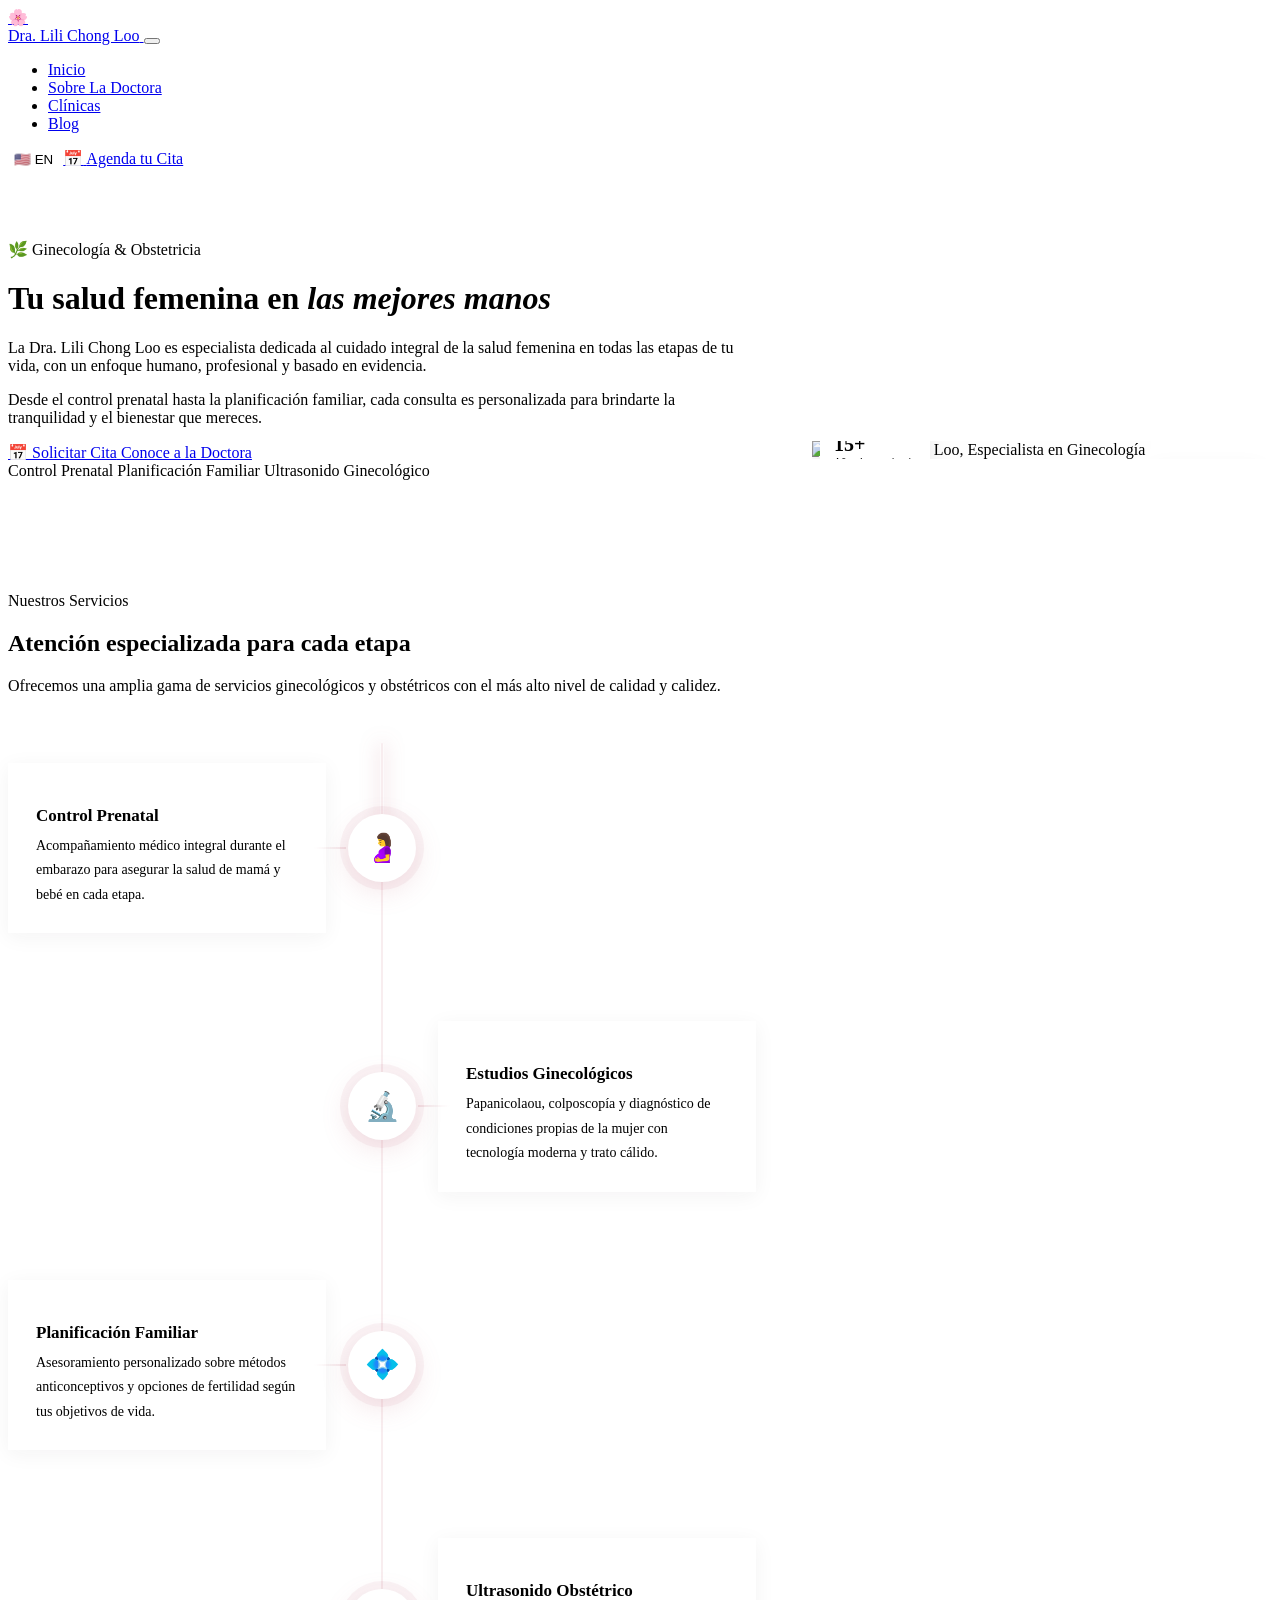
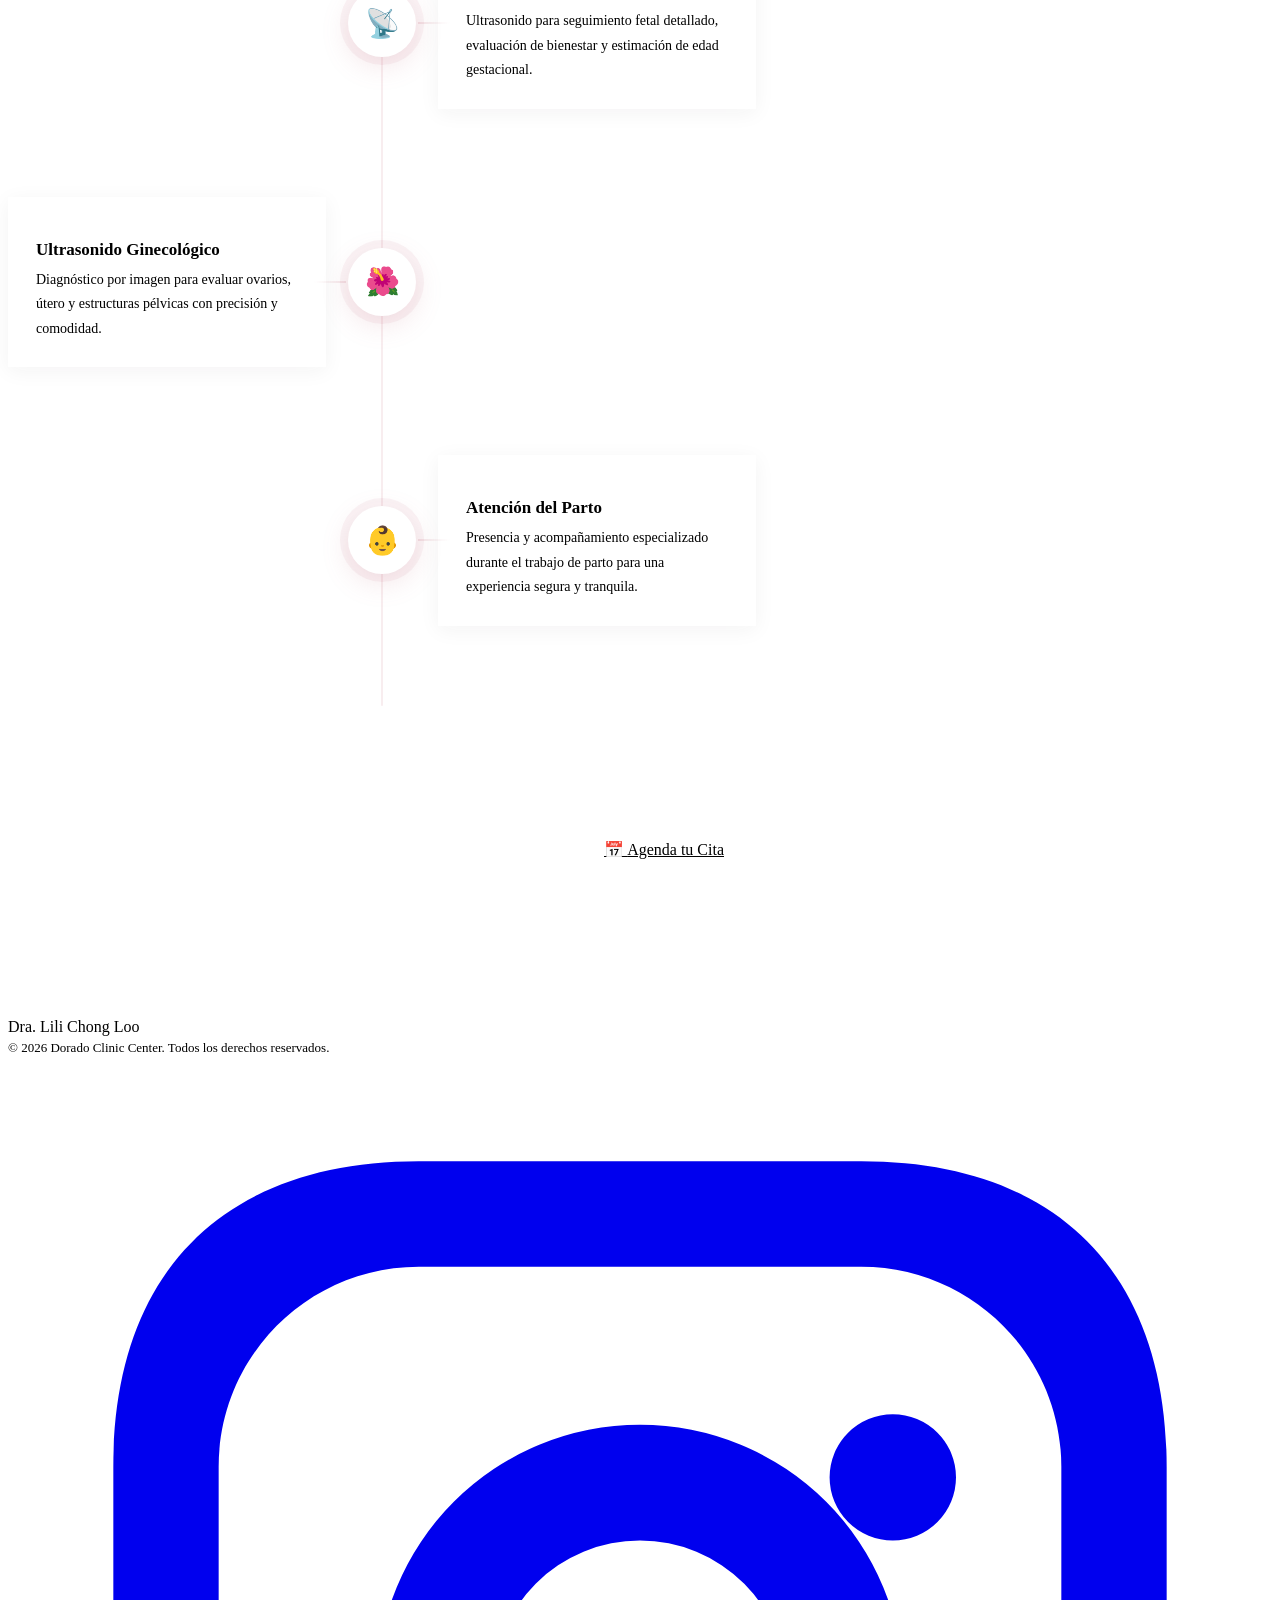
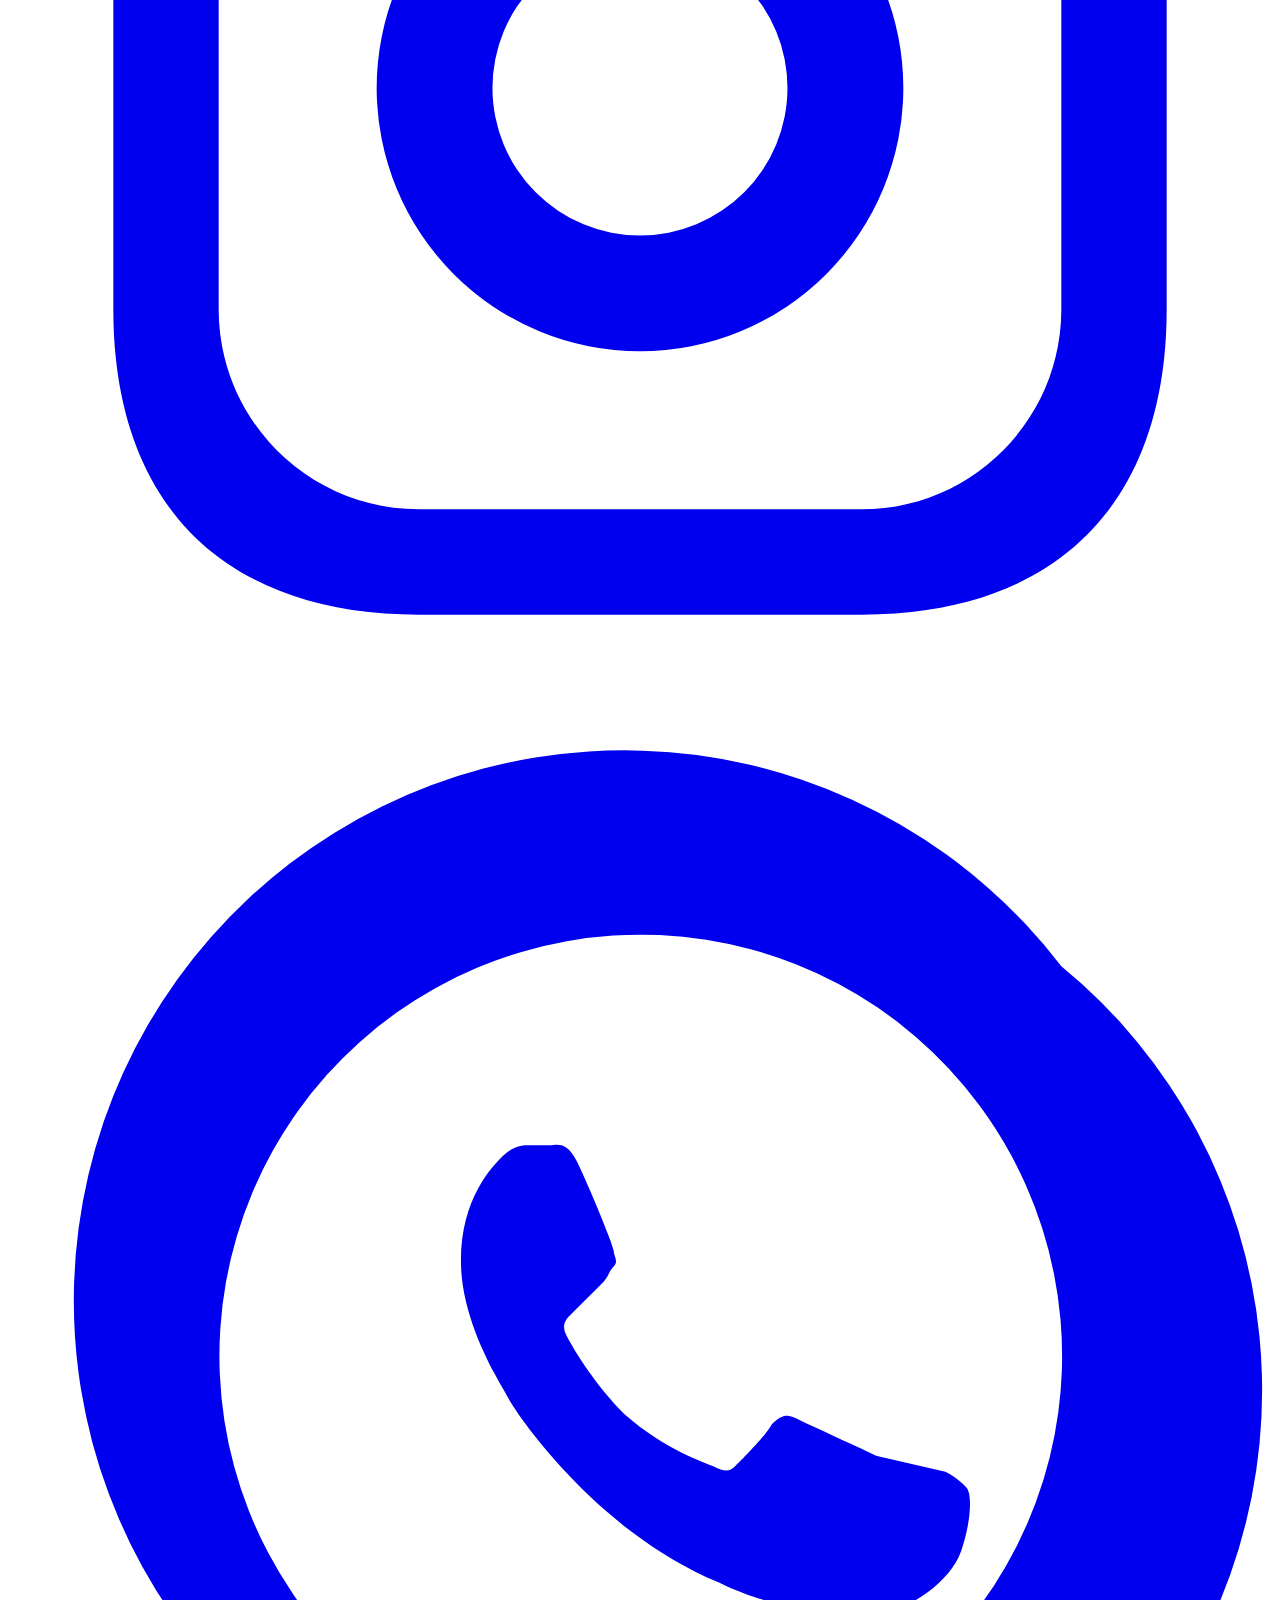
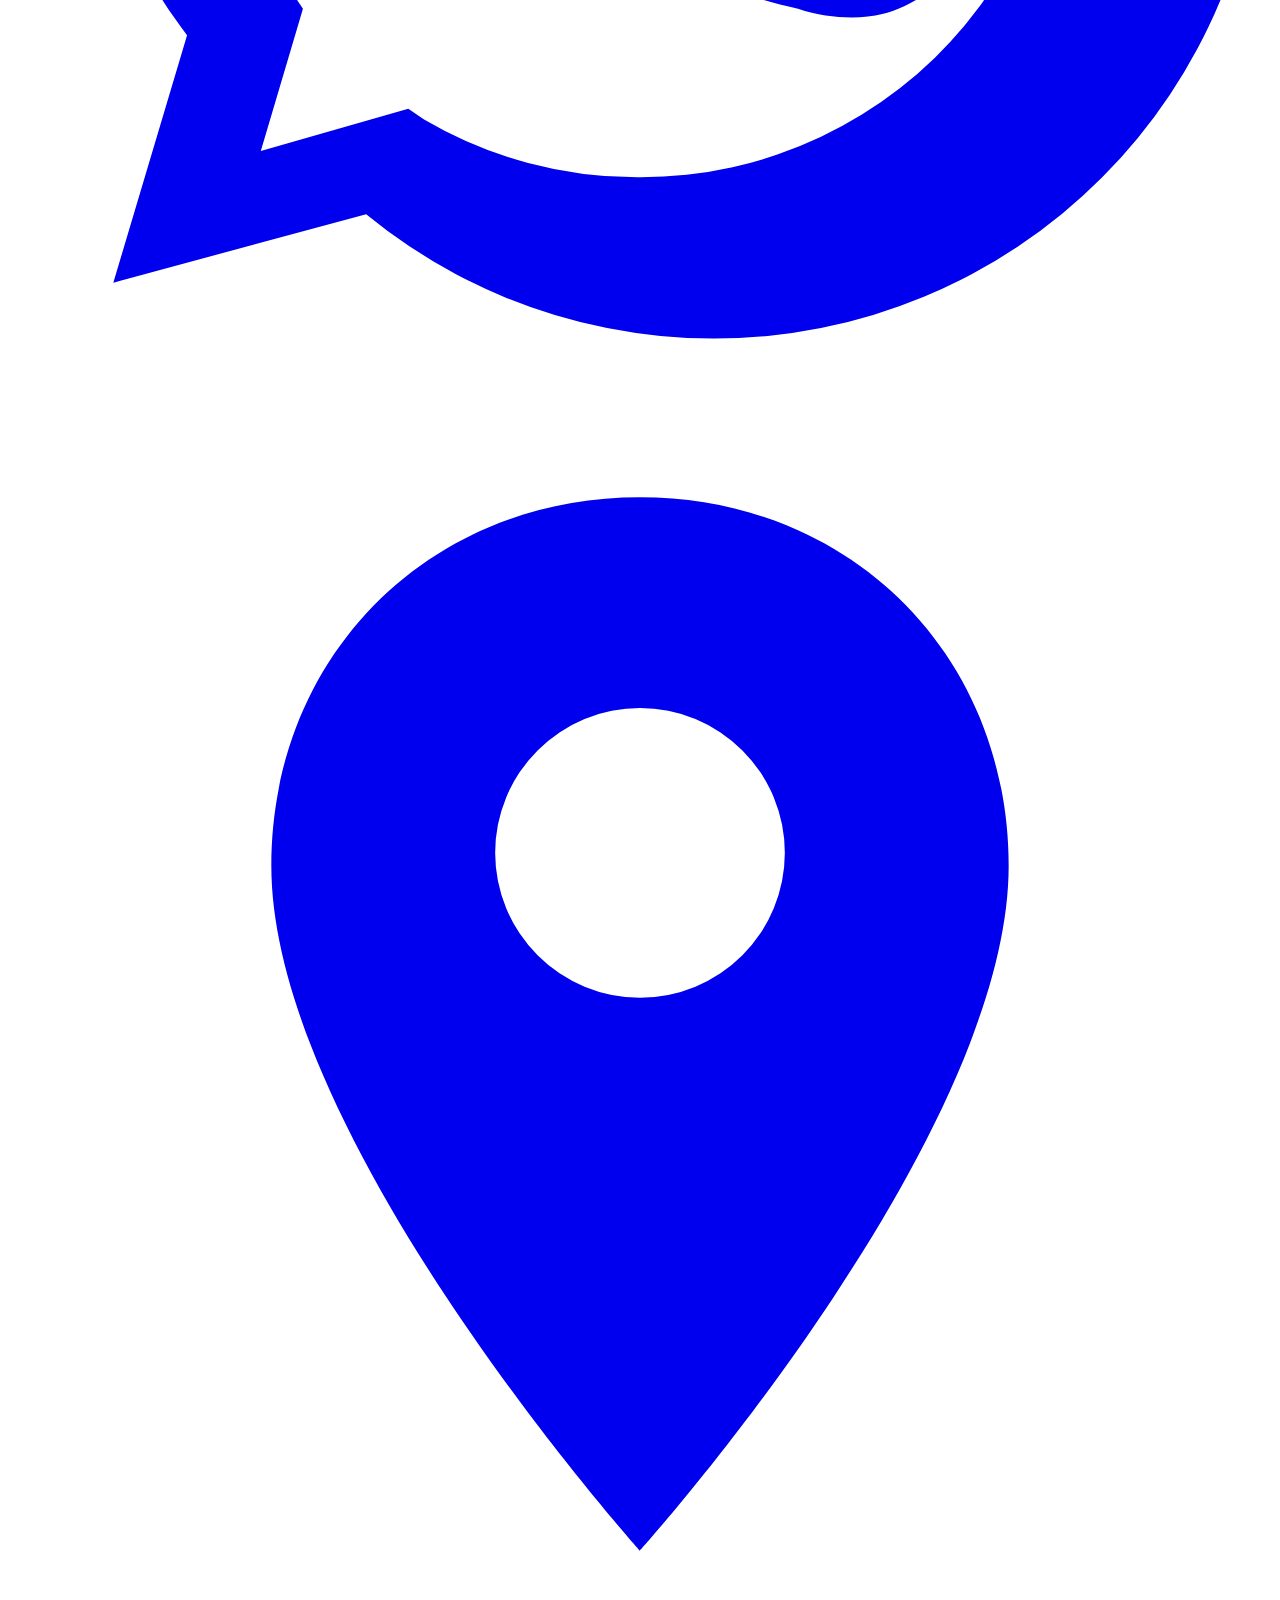
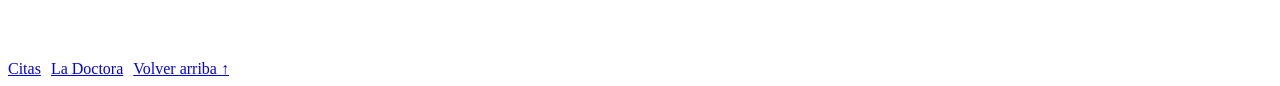
==== index.html @ 8fe33cde "Add files via upload" ====
<!doctype html>
<html lang="es">
<head>
  <meta charset="UTF-8" />
  <meta name="viewport" content="width=device-width, initial-scale=1" />
  <title>Dorado Clinic Center | Dra. Lili Chong Loo – Ginecología y Obstetricia</title>
  <meta name="description" content="La Dra. Lili Chong Loo ofrece atención especializada en Ginecología y Obstetricia. Control prenatal, planificación familiar, ultrasonido y más." />
  <link rel="stylesheet" href="styles.css">
  <style>
    /* ── Sticky sidebar layout ── */
    .sticky-layout {
      display: grid;
      grid-template-columns: 1fr 460px;
      gap: 56px;
      align-items: start;
      padding: 72px 0 80px;
    }

    /* Left scrollable column */
    .scroll-col {
      display: flex;
      flex-direction: column;
    }

    /* Right sticky doctor card */
    .sticky-col {
      position: sticky;
      top: 90px; /* overridden by JS to vertically center */
    }

    /* Hero text block */
    .hero-block {
      padding-bottom: 56px;
      border-bottom: 1px solid var(--line);
      margin-bottom: 56px;
    }

    /* Services header inside right col */
    .services-header {
      margin-bottom: 32px;
    }

    /* ── Services timeline — centered zigzag ── */
    .services-timeline {
      position: relative;
      padding: 20px 0 80px;
      margin-bottom: 56px;
    }

    /* Faint static background track */
    .services-timeline::before {
      content: '';
      position: absolute;
      left: 50%;
      top: 0; bottom: 0;
      width: 2px;
      transform: translateX(-50%);
      background: rgba(194,104,122,.12);
      border-radius: 2px;
    }

    /* Glowing progress fill — height driven by JS */
    #timelineProgress {
      position: absolute;
      left: 50%;
      top: 0;
      width: 3px;
      height: 0;
      transform: translateX(-50%);
      background: linear-gradient(to bottom, var(--rose-lt), var(--rose), var(--rose-dk));
      border-radius: 2px;
      box-shadow: 0 0 18px rgba(194,104,122,.50);
      pointer-events: none;
      z-index: 1;
      transition: height .05s linear;
    }

    /* Each row — 3-col grid: card | dot | card-or-spacer */
    .timeline-item {
      display: grid;
      grid-template-columns: 1fr 72px 1fr;
      align-items: center;
      gap: 0 20px;
      margin-bottom: 88px;
      position: relative;
    }

    .timeline-item:last-child { margin-bottom: 0; }

    /* Dot always in center column */
    .timeline-dot {
      grid-column: 2;
      width: 68px;
      height: 68px;
      border-radius: 50%;
      background: white;
      border: 2px solid var(--rose-lt);
      display: flex;
      align-items: center;
      justify-content: center;
      font-size: 28px;
      margin: 0 auto;
      position: relative;
      z-index: 2;
      box-shadow:
        0 0 0 8px rgba(194,104,122,.08),
        0 8px 28px rgba(194,104,122,.18);
      transform: scale(0) rotate(-20deg);
      transition:
        transform .6s cubic-bezier(.34,1.56,.64,1),
        box-shadow .3s ease,
        border-color .3s ease;
    }

    .timeline-item.visible .timeline-dot {
      transform: scale(1) rotate(0deg);
    }

    .timeline-item:hover .timeline-dot {
      border-color: var(--rose);
      box-shadow:
        0 0 0 14px rgba(194,104,122,.11),
        0 12px 36px rgba(194,104,122,.32);
    }

    /* Horizontal connector line from dot toward card */
    .timeline-item.tl-left  .timeline-dot::before,
    .timeline-item.tl-right .timeline-dot::before {
      content: '';
      position: absolute;
      top: 50%;
      height: 1px;
      width: 32px;
      transform: translateY(-50%);
    }
    .timeline-item.tl-left  .timeline-dot::before {
      right: calc(100% + 2px);
      background: linear-gradient(to left, rgba(194,104,122,.35), transparent);
    }
    .timeline-item.tl-right .timeline-dot::before {
      left: calc(100% + 2px);
      background: linear-gradient(to right, rgba(194,104,122,.35), transparent);
    }

    /* Cards */
    .timeline-card {
      background: white;
      border: 1px solid var(--line);
      border-radius: var(--radius);
      padding: 26px 28px;
      box-shadow: 0 4px 20px rgba(45,36,40,.05);
      position: relative;
      overflow: hidden;
    }

    /* Left card — col 1, slides in from left */
    .timeline-item.tl-left .timeline-card {
      grid-column: 1;
      opacity: 0;
      transform: translateX(-56px);
      transition: opacity .7s ease, transform .7s ease, box-shadow .35s, border-color .3s;
      transition-delay: .12s;
    }

    /* Right card — col 3, slides in from right */
    .timeline-item.tl-right .timeline-card {
      grid-column: 3;
      opacity: 0;
      transform: translateX(56px);
      transition: opacity .7s ease, transform .7s ease, box-shadow .35s, border-color .3s;
      transition-delay: .12s;
    }

    /* Empty spacer */
    .tl-empty { min-height: 1px; }
    .timeline-item.tl-left  .tl-empty { grid-column: 3; }
    .timeline-item.tl-right .tl-empty { grid-column: 1; }

    .timeline-item.visible .timeline-card {
      opacity: 1;
      transform: none;
    }

    /* Top accent bar on hover */
    .timeline-card::before {
      content: '';
      position: absolute;
      top: 0; left: 0; right: 0;
      height: 3px;
      background: linear-gradient(90deg, var(--rose), var(--rose-lt));
      transform: scaleX(0);
      transform-origin: left;
      transition: transform .4s ease;
      border-radius: var(--radius) var(--radius) 0 0;
    }

    .timeline-item:hover .timeline-card {
      box-shadow: 0 18px 52px rgba(194,104,122,.13), 0 4px 12px rgba(45,36,40,.07);
      border-color: rgba(194,104,122,.28);
    }

    .timeline-item:hover .timeline-card::before { transform: scaleX(1); }

    .timeline-card h3 {
      font-family: var(--font-display);
      font-size: 17px;
      font-weight: 600;
      color: var(--charcoal);
      margin-bottom: 8px;
    }

    .timeline-card p {
      font-size: 14px;
      color: var(--muted);
      line-height: 1.75;
      margin: 0;
    }

    /* Doctor card */
    .doctor-card {
      background: white;
      border: 1px solid var(--line);
      border-radius: var(--radius);
      box-shadow: var(--shadow);
      overflow: hidden;
      transition: transform .12s ease, box-shadow .3s ease;
      will-change: transform;
      cursor: default;
    }

    .doctor-card-photo {
      position: relative;
      background: linear-gradient(160deg, var(--blush) 0%, rgba(123,158,135,.15) 100%);
      padding: 0;
      display: flex;
      justify-content: center;
      overflow: hidden;
    }

    /* Cursor-following shimmer */
    .doctor-card-photo::after {
      content: '';
      position: absolute;
      inset: 0;
      background: radial-gradient(
        circle at var(--mx, 50%) var(--my, 0%),
        rgba(255,255,255,.22) 0%,
        transparent 55%
      );
      pointer-events: none;
      opacity: 0;
      transition: opacity .35s ease;
      z-index: 3;
    }

    .doctor-card:hover .doctor-card-photo::after { opacity: 1; }

    .doctor-card-photo img {
      width: 100%;
      display: block;
      border-radius: 0;
      filter: drop-shadow(0 -8px 32px rgba(45,36,40,.10));
      transition: transform .5s ease;
    }

    .doctor-card:hover .doctor-card-photo img { transform: scale(1.04); }

    .stat-pill {
      position: absolute;
      background: white;
      border: 1px solid var(--line);
      border-radius: var(--radius-sm);
      padding: 8px 14px;
      box-shadow: 0 8px 24px rgba(45,36,40,.10);
      animation: float 4s ease-in-out infinite;
      z-index: 4;
    }

    .stat-pill.top-right { top: 24px; right: 12px; animation-delay: 0s; }
    .stat-pill.mid-left  { top: 50%; left: 8px; transform: translateY(-50%); animation-delay: 1.8s; }

    .stat-pill .num {
      font-size: 20px;
      font-weight: 700;
      color: var(--rose);
      line-height: 1;
    }

    .stat-pill .lbl {
      font-size: 10px;
      color: var(--muted);
      margin-top: 2px;
    }

    .doctor-card-body {
      padding: 20px 24px 24px;
    }

    .doctor-card-body .doc-name {
      font-family: var(--font-display);
      font-size: 18px;
      font-weight: 600;
      color: var(--charcoal);
      margin-bottom: 2px;
    }

    .doctor-card-body .doc-role {
      font-size: 13px;
      color: var(--muted);
      margin-bottom: 16px;
    }

    .lang-pills {
      display: flex;
      flex-wrap: wrap;
      gap: 6px;
      margin-bottom: 18px;
    }

    .doctor-card-body .btn { width: 100%; justify-content: center; }

    /* CTA strip at bottom of scroll col */
    .cta-strip {
      background: linear-gradient(135deg, var(--rose) 0%, var(--rose-dk) 100%);
      border-radius: var(--radius);
      padding: 36px 32px;
      display: flex;
      align-items: center;
      justify-content: space-between;
      gap: 24px;
      flex-wrap: wrap;
    }

    .cta-strip h2 {
      font-family: var(--font-display);
      font-size: 22px;
      font-weight: 400;
      color: white;
      margin-bottom: 6px;
    }

    .cta-strip p {
      font-size: 14px;
      color: rgba(255,255,255,.75);
    }

    .cta-strip .btn {
      background: white;
      color: var(--rose-dk);
      border-color: transparent;
      white-space: nowrap;
    }

    .cta-strip .btn:hover {
      box-shadow: 0 8px 24px rgba(0,0,0,.15);
      transform: translateY(-2px);
    }

    @media (max-width: 860px) {
      .sticky-layout {
        grid-template-columns: 1fr;
        padding: 48px 0 60px;
        gap: 40px;
      }
      .sticky-col { position: static; }

      /* Timeline: collapse to single-side left-aligned */
      .services-timeline::before { left: 32px; transform: none; }
      #timelineProgress { left: 32px; transform: none; }

      .timeline-item {
        grid-template-columns: 64px 1fr;
        margin-bottom: 32px;
      }

      .timeline-item.tl-left  .timeline-dot,
      .timeline-item.tl-right .timeline-dot {
        grid-column: 1;
        width: 52px;
        height: 52px;
        font-size: 20px;
      }

      .timeline-item.tl-left  .timeline-card,
      .timeline-item.tl-right .timeline-card {
        grid-column: 2;
        opacity: 0;
        transform: translateX(28px);
        transition-delay: .1s;
      }

      .tl-empty { display: none; }

      .timeline-item.tl-left  .timeline-dot::before,
      .timeline-item.tl-right .timeline-dot::before { display: none; }
    }
  </style>
</head>
<body>

<header id="mainHeader">
  <div class="container">
    <div class="nav">
      <a class="brand" href="index.html" aria-label="Dorado Clinic Center inicio">
        <div class="brand-mark">🌸</div>
        <span>Dra. Lili Chong Loo</span>
      </a>
      <button id="menuToggle" class="menuToggle" aria-label="Abrir menú" aria-expanded="false">
        <span></span><span></span><span></span>
      </button>
      <nav id="mainNav" aria-label="Navegación principal" class="mobileNav">
        <ul>
          <li><a href="index.html" aria-current="page" data-i18n="nav-inicio">Inicio</a></li>
          <li><a href="sobreLaDoctora.html" data-i18n="nav-doctora">Sobre La Doctora</a></li>
          <li><a href="clinicas.html" data-i18n="nav-clinicas">Clínicas</a></li>
          <li><a href="blog.html" data-i18n="nav-blog">Blog</a></li>
        </ul>
      </nav>
      <button id="langToggle" onclick="cycleLanguage()" style="border:none;background:white;cursor:pointer;">🇺🇸 EN</button>
      <a class="btn primary" href="clinicas.html">
        <span aria-hidden="true">📅</span> <span data-i18n="nav-agendar">Agenda tu Cita</span>
      </a>
    </div>
  </div>
</header>

<main id="top">

  <div class="container">
    <div class="sticky-layout">

      <!-- LEFT — scrollable: hero text + services + CTA -->
      <div class="scroll-col">

        <!-- Hero text -->
        <div class="hero-block">
          <div class="spotlightText" style="animation:none;">
            <div class="eyebrow">
              <span>🌿</span> <span data-i18n="hero-eyebrow">Ginecología & Obstetricia</span>
            </div>
            <h1><span data-i18n="hero-title">Tu salud femenina en</span> <em data-i18n="hero-title-em">las mejores manos</em></h1>
            <p data-i18n="hero-desc1">
              La Dra. Lili Chong Loo es especialista dedicada al cuidado integral de la 
              salud femenina en todas las etapas de tu vida, con un enfoque humano, 
              profesional y basado en evidencia.
            </p>
            <p data-i18n="hero-desc2">
              Desde el control prenatal hasta la planificación familiar, cada consulta 
              es personalizada para brindarte la tranquilidad y el bienestar que mereces.
            </p>

            <div class="heroCtas">
              <a class="btn primary" href="clinicas.html">
                📅 <span data-i18n="hero-btn1">Solicitar Cita</span>
              </a>
              <a class="btn" href="sobreLaDoctora.html">
                <span data-i18n="hero-btn2">Conoce a la Doctora</span>
              </a>
            </div>

            <div class="trustBadges">
              <span class="trustBadge"><span class="dot"></span><span data-i18n="trust-badge1">Control Prenatal</span></span>
              <span class="trustBadge"><span class="dot"></span><span data-i18n="trust-badge2">Planificación Familiar</span></span>
              <span class="trustBadge"><span class="dot"></span><span data-i18n="trust-badge3">Ultrasonido Ginecológico</span></span>
            </div>
          </div>
        </div>

        <!-- Services -->
        <div class="services-header reveal">
          <div class="eyebrow" data-i18n="services-eyebrow">Nuestros Servicios</div>
          <h2 data-i18n="services-title">Atención especializada para cada etapa</h2>
          <p data-i18n="services-desc">Ofrecemos una amplia gama de servicios ginecológicos y obstétricos con el más alto nivel de calidad y calidez.</p>
        </div>

        <div class="services-timeline">
          <div id="timelineProgress"></div>

          <!-- 1 left -->
          <div class="timeline-item tl-left">
            <div class="timeline-card">
              <h3 data-i18n="service1-title">Control Prenatal</h3>
              <p data-i18n="service1-desc">Acompañamiento médico integral durante el embarazo para asegurar la salud de mamá y bebé en cada etapa.</p>
            </div>
            <div class="timeline-dot">🤰</div>
            <div class="tl-empty"></div>
          </div>

          <!-- 2 right -->
          <div class="timeline-item tl-right">
            <div class="tl-empty"></div>
            <div class="timeline-dot">🔬</div>
            <div class="timeline-card">
              <h3 data-i18n="service2-title">Estudios Ginecológicos</h3>
              <p data-i18n="service2-desc">Papanicolaou, colposcopía y diagnóstico de condiciones propias de la mujer con tecnología moderna y trato cálido.</p>
            </div>
          </div>

          <!-- 3 left -->
          <div class="timeline-item tl-left">
            <div class="timeline-card">
              <h3 data-i18n="service3-title">Planificación Familiar</h3>
              <p data-i18n="service3-desc">Asesoramiento personalizado sobre métodos anticonceptivos y opciones de fertilidad según tus objetivos de vida.</p>
            </div>
            <div class="timeline-dot">💠</div>
            <div class="tl-empty"></div>
          </div>

          <!-- 4 right -->
          <div class="timeline-item tl-right">
            <div class="tl-empty"></div>
            <div class="timeline-dot">📡</div>
            <div class="timeline-card">
              <h3 data-i18n="service4-title">Ultrasonido Obstétrico</h3>
              <p data-i18n="service4-desc">Ultrasonido para seguimiento fetal detallado, evaluación de bienestar y estimación de edad gestacional.</p>
            </div>
          </div>

          <!-- 5 left -->
          <div class="timeline-item tl-left">
            <div class="timeline-card">
              <h3 data-i18n="service5-title">Ultrasonido Ginecológico</h3>
              <p data-i18n="service5-desc">Diagnóstico por imagen para evaluar ovarios, útero y estructuras pélvicas con precisión y comodidad.</p>
            </div>
            <div class="timeline-dot">🌺</div>
            <div class="tl-empty"></div>
          </div>

          <!-- 6 right -->
          <div class="timeline-item tl-right">
            <div class="tl-empty"></div>
            <div class="timeline-dot">👶</div>
            <div class="timeline-card">
              <h3 data-i18n="service6-title">Atención del Parto</h3>
              <p data-i18n="service6-desc">Presencia y acompañamiento especializado durante el trabajo de parto para una experiencia segura y tranquila.</p>
            </div>
          </div>

        </div>

        <!-- CTA strip -->
        <div class="cta-strip reveal">
          <div>
            <h2 data-i18n="cta-title">¿Lista para tu primera consulta?</h2>
            <p><span data-i18n="cta-desc">Agenda en línea. Nuestro equipo confirmará disponibilidad y tarifas.</span><br><strong style="color:white;" data-i18n="cta-important">Las consultas no son gratuitas.</strong></p>
          </div>
          <a class="btn" href="clinicas.html">📅 <span data-i18n="cta-btn1">Agenda tu Cita</span></a>
        </div>

      </div>
      <!-- end scroll-col -->

      <!-- RIGHT — sticky doctor card -->
      <aside class="sticky-col">
        <div class="doctor-card">

          <div class="doctor-card-photo">
            <div class="stat-pill top-right">
              <div class="num" data-i18n="float-card1">+500</div>
              <div class="lbl" data-i18n="float-card1-label">Pacientes atendidas</div>
            </div>
            <div class="stat-pill mid-left">
              <div class="num" data-i18n="float-card2">15+</div>
              <div class="lbl" data-i18n="float-card2-label">Años de experiencia</div>
            </div>
            <img src="doctora.png" alt="Dra. Lili Chong Loo, Especialista en Ginecología">
          </div>

        </div>
      </aside>

    </div>
  </div>

</main>

<footer>
  <div class="container">
    <div class="footerGrid">

      <div>
        <div class="brand-text">Dra. Lili Chong Loo</div>
        <div style="font-size:13px; margin-top:4px;">© <span id="year"></span> Dorado Clinic Center. <span data-i18n="footer-copy">Todos los derechos reservados.</span></div>
      </div>

      <div class="socialLinks">
        <!-- Instagram -->
        <a href="https://instagram.com/" target="_blank" aria-label="Instagram" class="socialIcon">
          <svg viewBox="0 0 24 24" fill="currentColor"><path d="M7.8 2h8.4C19.9 2 22 4.1 22 7.8v8.4C22 19.9 19.9 22 16.2 22H7.8C4.1 22 2 19.9 2 16.2V7.8C2 4.1 4.1 2 7.8 2zm0 2C5.7 4 4 5.7 4 7.8v8.4C4 18.3 5.7 20 7.8 20h8.4c2.1 0 3.8-1.7 3.8-3.8V7.8C20 5.7 18.3 4 16.2 4H7.8zm4.2 3a5 5 0 110 10 5 5 0 010-10zm0 2.2a2.8 2.8 0 100 5.6 2.8 2.8 0 000-5.6zm4.8-2.4a1.2 1.2 0 110 2.4 1.2 1.2 0 010-2.4z"/></svg>
        </a>
        <!-- WhatsApp -->
        <a href="https://wa.me/" target="_blank" aria-label="WhatsApp" class="socialIcon">
          <svg viewBox="0 0 24 24" fill="currentColor"><path d="M20 4.6A10 10 0 003.4 17.3L2 22l4.8-1.3A10 10 0 1020 4.6zM12 20a8 8 0 01-4.1-1.1l-.3-.2-2.8.8.8-2.7-.2-.3A8 8 0 1112 20zm4.5-6.1c-.2-.1-1.3-.6-1.5-.7-.2-.1-.3-.1-.5.1-.1.2-.6.7-.7.8-.1.1-.2.1-.4 0s-.9-.3-1.7-1c-.6-.6-1-1.3-1.1-1.5-.1-.2 0-.3.1-.4l.3-.3c.1-.1.2-.2.3-.3.1-.1.1-.2.2-.3.1-.1 0-.2 0-.3s-.5-1.3-.7-1.7c-.2-.4-.4-.3-.5-.3h-.4c-.1 0-.3 0-.5.2-.2.2-.8.8-.8 2s.8 2.4.9 2.6c.1.2 1.6 2.5 4 3.5.6.3 1.1.4 1.5.5.6.2 1.2.2 1.6.1.5-.1 1.3-.6 1.5-1.2.2-.6.2-1.1.1-1.2-.1-.1-.2-.2-.4-.3z"/></svg>
        </a>
        <!-- Maps -->
        <a href="https://maps.google.com/?q=Dorado+Clinic+Center" target="_blank" aria-label="Google Maps" class="socialIcon">
          <svg viewBox="0 0 24 24" fill="currentColor"><path d="M12 2C8 2 5 5 5 9c0 5.2 7 13 7 13s7-7.8 7-13c0-4-3-7-7-7zm0 9.5A2.5 2.5 0 1112 6a2.5 2.5 0 010 5.5z"/></svg>
        </a>
      </div>

      <div style="display:flex; gap:10px; flex-wrap:wrap;">
        <a class="pill" href="clinicas.html" data-i18n="nav-citas">Citas</a>
        <a class="pill" href="sobreLaDoctora.html" data-i18n="nav-doctora">La Doctora</a>
        <a class="pill" href="#top">Volver arriba ↑</a>
      </div>

    </div>
  </div>
</footer>

<script>
  document.getElementById("year").textContent = new Date().getFullYear();

  // Sticky header shadow
  const header = document.getElementById('mainHeader');
  window.addEventListener('scroll', () => {
    header.classList.toggle('scrolled', window.scrollY > 20);
  });

  // ── Timeline progress line — grows as you scroll through the section ──
  const tlContainer = document.querySelector('.services-timeline');
  const tlProgress  = document.getElementById('timelineProgress');

  function updateTimelineProgress() {
    if (!tlContainer || !tlProgress) return;
    const rect   = tlContainer.getBoundingClientRect();
    const vh     = window.innerHeight;
    const total  = tlContainer.offsetHeight + vh;
    const scrolled = vh - rect.top;           // px scrolled into section
    const pct    = Math.min(Math.max(scrolled / total * 100, 0), 100);
    tlProgress.style.height = pct + '%';
  }

  window.addEventListener('scroll', updateTimelineProgress, { passive: true });
  updateTimelineProgress();

  // ── Timeline items — bounce in when they enter the viewport ──
  const tlObserver = new IntersectionObserver((entries) => {
    entries.forEach(entry => {
      if (entry.isIntersecting) {
        entry.target.classList.add('visible');
        tlObserver.unobserve(entry.target);
      }
    });
  }, { threshold: 0.35 });

  document.querySelectorAll('.timeline-item').forEach(el => tlObserver.observe(el));

  // ── Center sticky card vertically in the viewport ──
  function centerStickyCard() {
    const col = document.querySelector('.sticky-col');
    if (!col) return;
    const cardH = col.offsetHeight;
    const vh    = window.innerHeight;
    // Center in the space below the header (90px), never closer than 100px to header
    const top   = Math.max(100, Math.round((vh - cardH) / 2));
    col.style.top = top + 'px';
  }
  centerStickyCard();
  window.addEventListener('resize', centerStickyCard);
  const doctorCard = document.querySelector('.doctor-card');
  const photoEl    = doctorCard?.querySelector('.doctor-card-photo');

  if (doctorCard) {
    doctorCard.addEventListener('mousemove', (e) => {
      const r  = doctorCard.getBoundingClientRect();
      const x  = e.clientX - r.left;
      const y  = e.clientY - r.top;
      const cx = r.width  / 2;
      const cy = r.height / 2;
      const rotX = ((y - cy) / cy * -7).toFixed(2);
      const rotY = ((x - cx) / cx *  7).toFixed(2);
      doctorCard.style.transform =
        `perspective(900px) rotateX(${rotX}deg) rotateY(${rotY}deg) scale(1.018)`;
      doctorCard.style.boxShadow =
        `0 24px 64px rgba(194,104,122,.20), 0 8px 24px rgba(45,36,40,.08)`;

      // Shimmer follows cursor inside photo
      if (photoEl) {
        const pr = photoEl.getBoundingClientRect();
        const mx = ((e.clientX - pr.left) / pr.width  * 100).toFixed(1) + '%';
        const my = ((e.clientY - pr.top)  / pr.height * 100).toFixed(1) + '%';
        photoEl.style.setProperty('--mx', mx);
        photoEl.style.setProperty('--my', my);
      }
    });

    doctorCard.addEventListener('mouseleave', () => {
      doctorCard.style.transform  = '';
      doctorCard.style.boxShadow  = '';
    });
  }
  const observer = new IntersectionObserver((entries) => {
    entries.forEach(entry => {
      if (entry.isIntersecting) {
        entry.target.classList.add('visible');
        observer.unobserve(entry.target);
      }
    });
  }, { threshold: 0.15 });

  document.querySelectorAll('.reveal').forEach(el => observer.observe(el));
</script>

<script src="translations.js"></script>
<script src="scripts.js"></script>
</body>
</html>
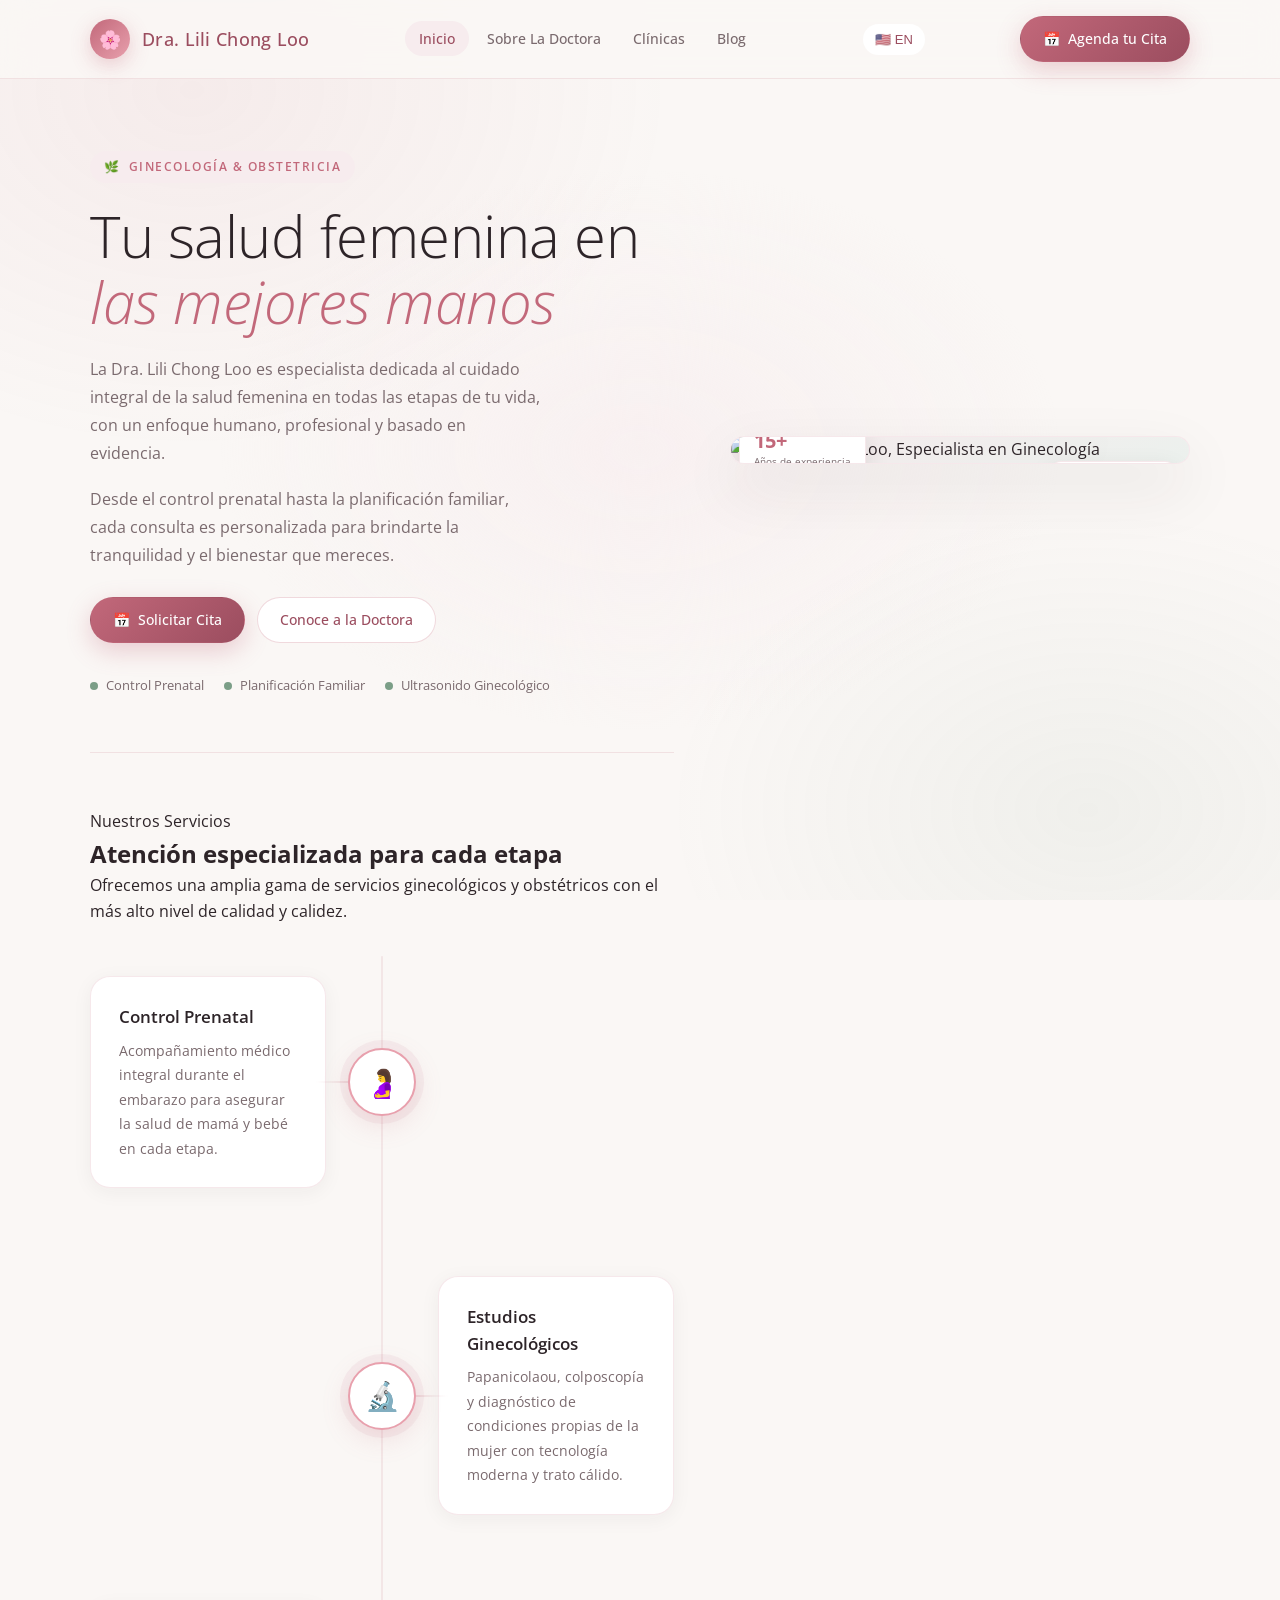
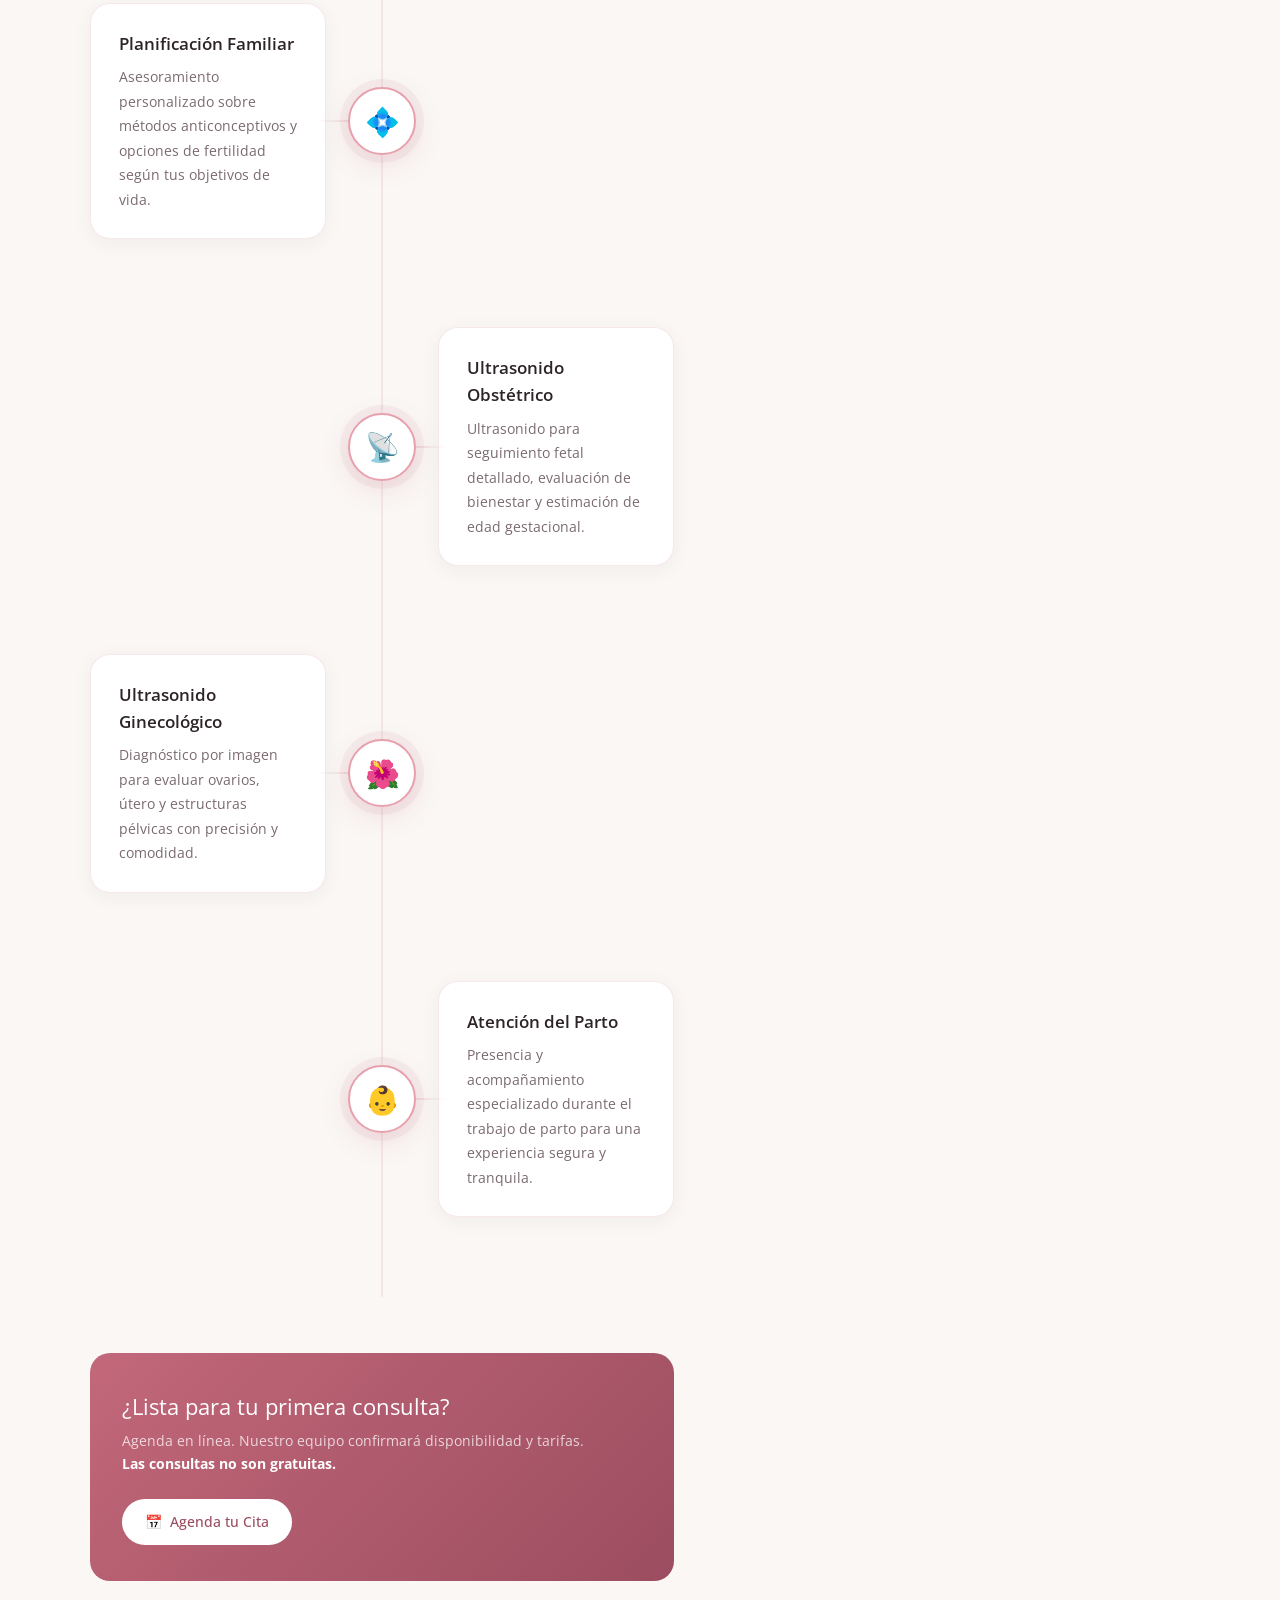
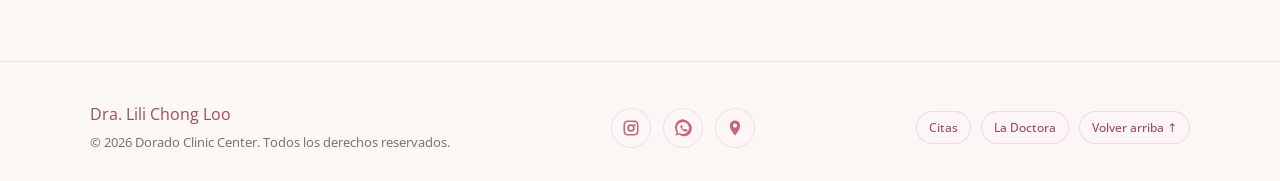
==== commit 15073b0d: "Add files via upload" ====
--- a/index.html
+++ b/index.html
@@ -359,25 +359,26 @@
     @media (max-width: 860px) {
       .sticky-layout {
         grid-template-columns: 1fr;
-        padding: 48px 0 60px;
-        gap: 40px;
+        padding: 40px 0 48px;
+        gap: 32px;
       }
       .sticky-col { position: static; }
 
       /* Timeline: collapse to single-side left-aligned */
-      .services-timeline::before { left: 32px; transform: none; }
-      #timelineProgress { left: 32px; transform: none; }
+      .services-timeline::before { left: 28px; transform: none; }
+      #timelineProgress { left: 28px; transform: none; }
 
       .timeline-item {
-        grid-template-columns: 64px 1fr;
-        margin-bottom: 32px;
+        grid-template-columns: 56px 1fr;
+        margin-bottom: 28px;
+        gap: 0 14px;
       }
 
       .timeline-item.tl-left  .timeline-dot,
       .timeline-item.tl-right .timeline-dot {
         grid-column: 1;
-        width: 52px;
-        height: 52px;
+        width: 48px;
+        height: 48px;
         font-size: 20px;
       }
 
@@ -385,7 +386,7 @@
       .timeline-item.tl-right .timeline-card {
         grid-column: 2;
         opacity: 0;
-        transform: translateX(28px);
+        transform: translateX(24px);
         transition-delay: .1s;
       }
 
@@ -393,6 +394,65 @@
 
       .timeline-item.tl-left  .timeline-dot::before,
       .timeline-item.tl-right .timeline-dot::before { display: none; }
+
+      .cta-strip {
+        flex-direction: column;
+        align-items: flex-start;
+        gap: 16px;
+        padding: 28px 24px;
+      }
+    }
+
+    @media (max-width: 560px) {
+      /* Hero */
+      .hero-block {
+        padding-bottom: 32px;
+        margin-bottom: 32px;
+      }
+
+      /* Hide services header — too wide for phone */
+      .services-header { display: none; }
+
+
+      /* Smaller timeline on tiny phones */
+      .services-timeline::before { left: 22px; }
+      #timelineProgress { left: 22px; }
+
+      .timeline-item {
+        grid-template-columns: 44px 1fr;
+        gap: 0 12px;
+        margin-bottom: 20px;
+      }
+
+      .timeline-item.tl-left  .timeline-dot,
+      .timeline-item.tl-right .timeline-dot {
+        width: 40px;
+        height: 40px;
+        font-size: 16px;
+        box-shadow: 0 0 0 5px rgba(194,104,122,.08);
+      }
+
+      .timeline-card {
+        padding: 16px 16px;
+      }
+
+      .timeline-card h3 { font-size: 15px; }
+      .timeline-card p  { font-size: 13px; }
+
+      /* Hide floating stat pills — they overlap on small screens */
+      .stat-pill { display: none; }
+
+      /* CTA strip */
+      .cta-strip {
+        padding: 24px 18px;
+        border-radius: 12px;
+      }
+
+      .cta-strip h2 { font-size: 18px; }
+      .cta-strip .btn { width: 100%; justify-content: center; }
+
+      /* Doctor card */
+      .doctor-card { border-radius: 12px; }
     }
   </style>
 </head>
@@ -700,6 +760,39 @@
   }, { threshold: 0.15 });
 
   document.querySelectorAll('.reveal').forEach(el => observer.observe(el));
+
+  // ── Hamburger menu (initialized inline so it works before scripts.js loads) ──
+  (function () {
+    const menuToggle = document.getElementById('menuToggle');
+    const mobileNav  = document.getElementById('mainNav');
+    if (!menuToggle || !mobileNav) return;
+    menuToggle._burgerInit = true;
+
+    function closeMenu() {
+      menuToggle.classList.remove('active');
+      mobileNav.classList.remove('active');
+      menuToggle.setAttribute('aria-expanded', 'false');
+    }
+
+    menuToggle.addEventListener('click', function (e) {
+      e.stopPropagation();
+      const isOpen = mobileNav.classList.toggle('active');
+      menuToggle.classList.toggle('active', isOpen);
+      menuToggle.setAttribute('aria-expanded', String(isOpen));
+    });
+
+    mobileNav.querySelectorAll('a').forEach(function (link) {
+      link.addEventListener('click', closeMenu);
+    });
+
+    document.addEventListener('click', function (e) {
+      if (!e.target.closest('header')) closeMenu();
+    });
+
+    window.addEventListener('resize', function () {
+      if (window.innerWidth > 560) closeMenu();
+    });
+  })();
 </script>
 
 <script src="translations.js"></script>
--- a/styles.css
+++ b/styles.css
@@ -0,0 +1,1672 @@
+@import url('https://fonts.googleapis.com/css2?family=Open+Sans:ital,wght@0,300;0,400;0,500;0,600;0,700;1,300;1,400&display=swap');
+
+/* ===== CSS Variables ===== */
+:root {
+  --rose:    #c2687a;
+  --rose-lt: #e8a0ad;
+  --rose-dk: #9b4d5f;
+  --blush:   #f7ecee;
+  --blush2:  #fdf5f6;
+  --sage:    #7b9e87;
+  --sage-lt: #b8d4bf;
+  --cream:   #faf7f5;
+  --charcoal:#2d2428;
+  --muted:   #7a6a6e;
+  --line:    rgba(194,104,122,.15);
+  --shadow:  0 24px 60px rgba(45,36,40,.10);
+  --radius:  20px;
+  --radius-sm: 12px;
+  --font-display: 'Open Sans', system-ui, sans-serif;
+  --font-body:    'Open Sans', system-ui, sans-serif;
+}
+
+*, *::before, *::after { box-sizing: border-box; margin: 0; padding: 0; }
+
+html { scroll-behavior: smooth; }
+
+body {
+  font-family: var(--font-body);
+  color: var(--charcoal);
+  background: var(--cream);
+  line-height: 1.6;
+  overflow-x: hidden;
+}
+
+/* ===== Animated background ===== */
+body::before {
+  content: '';
+  position: fixed;
+  inset: 0;
+  background:
+    radial-gradient(ellipse 800px 600px at 15% 10%, rgba(194,104,122,.08), transparent 60%),
+    radial-gradient(ellipse 700px 500px at 85% 90%, rgba(123,158,135,.08), transparent 60%),
+    radial-gradient(ellipse 600px 400px at 50% 50%, rgba(247,236,238,.6), transparent 70%);
+  pointer-events: none;
+  z-index: 0;
+}
+
+.container { width: min(1100px, 92vw); margin: 0 auto; position: relative; z-index: 1; }
+
+a { color: inherit; text-decoration: none; }
+
+/* ===== HEADER ===== */
+header {
+  position: sticky;
+  top: 0;
+  z-index: 100;
+  backdrop-filter: blur(16px) saturate(1.4);
+  background: rgba(250,247,245,.88);
+  border-bottom: 1px solid var(--line);
+  transition: box-shadow .3s;
+}
+
+header.scrolled { box-shadow: 0 4px 30px rgba(45,36,40,.08); }
+
+.nav {
+  display: flex;
+  align-items: center;
+  justify-content: space-between;
+  padding: 16px 0;
+  gap: 16px;
+}
+
+.brand {
+  display: flex;
+  align-items: center;
+  gap: 12px;
+  font-family: var(--font-display);
+  font-weight: 500;
+  font-size: 18px;
+  letter-spacing: .3px;
+  color: var(--rose-dk);
+}
+
+.brand-mark {
+  width: 40px;
+  height: 40px;
+  border-radius: 50%;
+  background: linear-gradient(135deg, var(--rose) 0%, var(--rose-lt) 100%);
+  display: flex;
+  align-items: center;
+  justify-content: center;
+  font-size: 18px;
+  box-shadow: 0 6px 20px rgba(194,104,122,.30);
+  flex-shrink: 0;
+}
+
+nav ul {
+  list-style: none;
+  display: flex;
+  gap: 4px;
+  align-items: center;
+}
+
+nav a {
+  padding: 8px 14px;
+  border-radius: 999px;
+  font-size: 14px;
+  font-weight: 500;
+  color: var(--muted);
+  transition: all .2s;
+}
+
+nav a:hover, nav a[aria-current="page"] {
+  background: var(--blush);
+  color: var(--rose-dk);
+}
+
+/* Mobile menu toggle */
+.menuToggle {
+  display: none;
+  flex-direction: column;
+  gap: 5px;
+  border: none;
+  background: none;
+  cursor: pointer;
+  padding: 8px;
+  margin: 0 -8px;
+}
+
+.menuToggle span {
+  width: 24px;
+  height: 2.5px;
+  background: var(--charcoal);
+  border-radius: 2px;
+  transition: all .3s ease;
+}
+
+.menuToggle.active span:nth-child(1) {
+  transform: translateY(7.5px) rotate(45deg);
+}
+
+.menuToggle.active span:nth-child(2) {
+  opacity: 0;
+  transform: scaleX(0);
+}
+
+.menuToggle.active span:nth-child(3) {
+  transform: translateY(-7.5px) rotate(-45deg);
+}
+
+.mobileNav {
+  display: flex;
+}
+
+.mobileNav ul {
+  display: flex;
+  gap: 4px;
+}
+
+#langToggle {
+  padding: 8px 12px;
+  border-radius: 999px;
+  font-size: 13px;
+  font-weight: 500;
+  border: 1.5px solid rgba(194,104,122,.25);
+  background: white;
+  color: var(--rose-dk);
+  cursor: pointer;
+  transition: all .2s;
+  margin-left: 8px;
+}
+
+/* ===== BUTTONS ===== */
+.btn {
+  display: inline-flex;
+  align-items: center;
+  justify-content: center;
+  gap: 8px;
+  padding: 11px 22px;
+  border-radius: 999px;
+  border: 1.5px solid rgba(194,104,122,.25);
+  background: white;
+  font-family: var(--font-body);
+  font-weight: 500;
+  font-size: 14px;
+  color: var(--rose-dk);
+  cursor: pointer;
+  transition: all .25s;
+  white-space: nowrap;
+}
+
+.btn:hover {
+  border-color: var(--rose);
+  box-shadow: 0 6px 20px rgba(194,104,122,.18);
+  transform: translateY(-1px);
+}
+
+.btn.primary {
+  background: linear-gradient(135deg, var(--rose) 0%, var(--rose-dk) 100%);
+  border-color: transparent;
+  color: white;
+  box-shadow: 0 8px 24px rgba(194,104,122,.30);
+}
+
+.btn.primary:hover {
+  box-shadow: 0 12px 32px rgba(194,104,122,.40);
+  transform: translateY(-2px);
+}
+
+.btn.full { width: 100%; }
+
+.btn.small {
+  padding: 8px 16px;
+  font-size: 13px;
+}
+
+/* ===== HERO / SPOTLIGHT ===== */
+.spotlightSection {
+  padding: 80px 0 60px;
+  position: relative;
+}
+
+.spotlightGrid {
+  display: grid;
+  grid-template-columns: 1fr 1fr;
+  align-items: center;
+  gap: 70px;
+}
+
+.spotlightText { animation: fadeUp .8s ease both; }
+
+.spotlightText .eyebrow {
+  display: inline-flex;
+  align-items: center;
+  gap: 8px;
+  font-size: 12px;
+  font-weight: 600;
+  letter-spacing: 1.5px;
+  text-transform: uppercase;
+  color: var(--rose);
+  background: var(--blush);
+  padding: 6px 14px;
+  border-radius: 999px;
+  margin-bottom: 20px;
+}
+
+.spotlightText h1 {
+  font-family: var(--font-display);
+  font-size: clamp(36px, 4.5vw, 58px);
+  font-weight: 300;
+  line-height: 1.15;
+  letter-spacing: -.5px;
+  margin-bottom: 20px;
+  color: var(--charcoal);
+}
+
+.spotlightText h1 em {
+  font-style: italic;
+  color: var(--rose);
+}
+
+.spotlightText p {
+  font-size: 16px;
+  line-height: 1.75;
+  color: var(--muted);
+  margin-bottom: 18px;
+  max-width: 50ch;
+}
+
+.heroCtas {
+  display: flex;
+  gap: 12px;
+  flex-wrap: wrap;
+  margin-top: 28px;
+}
+
+/* Trust badges */
+.trustBadges {
+  display: flex;
+  gap: 20px;
+  margin-top: 32px;
+  flex-wrap: wrap;
+}
+
+.trustBadge {
+  display: flex;
+  align-items: center;
+  gap: 8px;
+  font-size: 13px;
+  color: var(--muted);
+}
+
+.trustBadge .dot {
+  width: 8px;
+  height: 8px;
+  border-radius: 50%;
+  background: var(--sage);
+  flex-shrink: 0;
+}
+
+/* Image side */
+.spotlightImage {
+  position: relative;
+  animation: fadeUp .8s .2s ease both;
+}
+
+.spotlightImage::before {
+  content: '';
+  position: absolute;
+  width: 85%;
+  height: 85%;
+  bottom: -20px;
+  right: -20px;
+  border-radius: 50% 30% 50% 30%;
+  background: linear-gradient(135deg, var(--blush) 0%, rgba(123,158,135,.15) 100%);
+  z-index: 0;
+}
+
+.spotlightImage img {
+  width: 100%;
+  max-width: 460px;
+  border-radius: 40% 20% 40% 20%;
+  display: block;
+  margin-left: auto;
+  position: relative;
+  z-index: 1;
+  filter: drop-shadow(0 30px 60px rgba(45,36,40,.18));
+  transition: transform .4s ease;
+}
+
+.spotlightImage img:hover { transform: scale(1.02); }
+
+/* Floating stats */
+.floatCard {
+  position: absolute;
+  background: white;
+  border-radius: var(--radius-sm);
+  padding: 12px 16px;
+  box-shadow: 0 12px 40px rgba(45,36,40,.12);
+  border: 1px solid var(--line);
+  z-index: 2;
+  animation: float 4s ease-in-out infinite;
+}
+
+.floatCard.card1 { bottom: 40px; left: 10px; animation-delay: 0s; }
+.floatCard.card2 { top: 30px; right: 0; animation-delay: 1.5s; }
+
+.floatCard .fc-num {
+  font-family: var(--font-display);
+  font-size: 26px;
+  font-weight: 600;
+  color: var(--rose);
+  line-height: 1;
+}
+
+.floatCard .fc-label {
+  font-size: 11px;
+  color: var(--muted);
+  margin-top: 2px;
+}
+
+/* ===== SERVICES SECTION ===== */
+.section { padding: 60px 0; position: relative; z-index: 1; }
+
+.section.alt {
+  background: white;
+  border-top: 1px solid var(--line);
+  border-bottom: 1px solid var(--line);
+}
+
+.sectionTitle {
+  text-align: center;
+  margin-bottom: 48px;
+}
+
+.sectionTitle .eyebrow {
+  display: inline-block;
+  font-size: 11px;
+  font-weight: 600;
+  letter-spacing: 2px;
+  text-transform: uppercase;
+  color: var(--rose);
+  margin-bottom: 12px;
+}
+
+.sectionTitle h2 {
+  font-family: var(--font-display);
+  font-size: clamp(28px, 3vw, 40px);
+  font-weight: 300;
+  letter-spacing: -.3px;
+  color: var(--charcoal);
+  margin-bottom: 12px;
+}
+
+.sectionTitle p {
+  color: var(--muted);
+  font-size: 15px;
+  max-width: 55ch;
+  margin: 0 auto;
+  line-height: 1.7;
+}
+
+/* Cards grid */
+.cards3 {
+  display: grid;
+  grid-template-columns: repeat(3, 1fr);
+  gap: 20px;
+}
+
+.card {
+  border-radius: var(--radius);
+  border: 1px solid var(--line);
+  background: white;
+  box-shadow: 0 4px 20px rgba(45,36,40,.05);
+  padding: 28px;
+  display: flex;
+  flex-direction: column;
+  gap: 12px;
+  transition: all .3s ease;
+  position: relative;
+  overflow: hidden;
+}
+
+.card::before {
+  content: '';
+  position: absolute;
+  top: 0;
+  left: 0;
+  right: 0;
+  height: 3px;
+  background: linear-gradient(90deg, var(--rose), var(--rose-lt));
+  transform: scaleX(0);
+  transform-origin: left;
+  transition: transform .3s ease;
+}
+
+.card:hover {
+  box-shadow: 0 16px 50px rgba(45,36,40,.12);
+  transform: translateY(-4px);
+  border-color: rgba(194,104,122,.25);
+}
+
+.card:hover::before { transform: scaleX(1); }
+
+.card .card-icon {
+  width: 48px;
+  height: 48px;
+  border-radius: 14px;
+  background: var(--blush);
+  display: flex;
+  align-items: center;
+  justify-content: center;
+  font-size: 22px;
+  margin-bottom: 4px;
+}
+
+.card h3 {
+  font-family: var(--font-display);
+  font-size: 20px;
+  font-weight: 500;
+  color: var(--charcoal);
+}
+
+.card p {
+  font-size: 14px;
+  color: var(--muted);
+  line-height: 1.7;
+  margin: 0;
+}
+
+/* ===== CLINIC MAP EMBED (legacy) ===== */
+.clinic-map {
+  margin: 16px 0;
+  border-radius: 8px;
+  overflow: hidden;
+  border: 1px solid var(--line);
+}
+
+.clinic-map iframe {
+  display: block;
+  width: 100%;
+  height: 180px;
+  border: 0;
+}
+
+/* ===== CLINIC LIST LAYOUT ===== */
+.clinic-list {
+  display: flex;
+  flex-direction: column;
+  gap: 28px;
+}
+
+.clinic-entry {
+  display: grid;
+  grid-template-columns: 1fr 1.15fr;
+  border-radius: var(--radius);
+  border: 1px solid var(--line);
+  background: white;
+  box-shadow: 0 4px 20px rgba(45,36,40,.05);
+  overflow: hidden;
+  transition: box-shadow .3s ease, transform .3s ease;
+  position: relative;
+}
+
+.clinic-entry::before {
+  content: '';
+  position: absolute;
+  top: 0; left: 0; right: 0;
+  height: 3px;
+  background: linear-gradient(90deg, var(--rose), var(--rose-lt));
+  transform: scaleX(0);
+  transform-origin: left;
+  transition: transform .35s ease;
+  z-index: 2;
+}
+
+.clinic-entry:hover::before { transform: scaleX(1); }
+
+.clinic-entry:hover {
+  box-shadow: 0 16px 50px rgba(45,36,40,.10);
+}
+
+.clinic-info {
+  padding: 32px;
+  display: flex;
+  flex-direction: column;
+  gap: 0;
+}
+
+.clinic-header {
+  display: flex;
+  align-items: flex-start;
+  gap: 14px;
+  margin-bottom: 22px;
+}
+
+.clinic-icon {
+  width: 48px;
+  height: 48px;
+  border-radius: 14px;
+  background: var(--blush);
+  display: flex;
+  align-items: center;
+  justify-content: center;
+  font-size: 22px;
+  flex-shrink: 0;
+  margin-top: 2px;
+}
+
+.clinic-city-badge {
+  display: inline-flex;
+  align-items: center;
+  gap: 4px;
+  font-size: 10px;
+  font-weight: 700;
+  letter-spacing: 1.2px;
+  text-transform: uppercase;
+  color: var(--rose);
+  background: var(--blush);
+  padding: 3px 10px;
+  border-radius: 999px;
+  margin-bottom: 7px;
+}
+
+.clinic-city-badge--bocas {
+  color: var(--sage);
+  background: rgba(123,158,135,.12);
+}
+
+.clinic-entry h3 {
+  font-family: var(--font-display);
+  font-size: 21px;
+  font-weight: 600;
+  color: var(--charcoal);
+  line-height: 1.2;
+  margin: 0;
+}
+
+.clinic-meta-grid {
+  display: grid;
+  grid-template-columns: 1fr 1fr;
+  gap: 16px 24px;
+  padding-bottom: 20px;
+  border-bottom: 1px solid var(--line);
+  margin-bottom: 18px;
+}
+
+.clinic-meta-label {
+  font-size: 10px;
+  font-weight: 700;
+  letter-spacing: 1.2px;
+  text-transform: uppercase;
+  color: var(--rose);
+  display: block;
+  margin-bottom: 5px;
+}
+
+.clinic-meta-text {
+  font-size: 13px;
+  color: var(--muted);
+  line-height: 1.65;
+}
+
+.clinic-phone-row {
+  display: flex;
+  align-items: center;
+  gap: 10px;
+  padding: 12px 16px;
+  background: var(--blush);
+  border-radius: 12px;
+  margin-bottom: 20px;
+}
+
+.clinic-phone-icon { font-size: 16px; flex-shrink: 0; }
+
+.clinic-phone-num {
+  font-size: 17px;
+  font-weight: 700;
+  color: var(--rose-dk);
+  letter-spacing: .4px;
+  flex: 1;
+  transition: color .2s;
+}
+
+.clinic-phone-num:hover { color: var(--rose); }
+
+.clinic-phone-label {
+  font-size: 11px;
+  color: var(--muted);
+  font-weight: 500;
+  white-space: nowrap;
+}
+
+.clinic-actions {
+  display: flex;
+  gap: 10px;
+  flex-wrap: wrap;
+  margin-top: auto;
+}
+
+.clinic-actions .btn { flex: 1; min-width: 110px; }
+
+.clinic-map-panel {
+  position: relative;
+  min-height: 300px;
+  background: var(--cream);
+}
+
+.clinic-map-panel iframe {
+  position: absolute;
+  inset: 0;
+  width: 100%;
+  height: 100%;
+  border: 0;
+  display: block;
+}
+
+/* ===== FAQ ACCORDION ===== */
+.faq-list {
+  display: flex;
+  flex-direction: column;
+  gap: 8px;
+  max-width: 760px;
+  margin: 40px auto 0;
+}
+
+details.faq-item {
+  border: 1px solid var(--line);
+  border-radius: var(--radius-sm);
+  background: white;
+  overflow: hidden;
+  transition: box-shadow .2s, border-color .2s;
+}
+
+details.faq-item[open] {
+  box-shadow: 0 4px 20px rgba(45,36,40,.07);
+  border-color: rgba(194,104,122,.3);
+}
+
+details.faq-item summary {
+  padding: 18px 22px;
+  cursor: pointer;
+  font-weight: 600;
+  font-size: 15px;
+  color: var(--charcoal);
+  display: flex;
+  align-items: center;
+  justify-content: space-between;
+  gap: 12px;
+  list-style: none;
+  user-select: none;
+  transition: color .2s, background .2s;
+}
+
+details.faq-item summary::-webkit-details-marker { display: none; }
+
+details.faq-item[open] summary {
+  color: var(--rose);
+  background: var(--blush2);
+}
+
+details.faq-item summary::after {
+  content: '+';
+  font-size: 22px;
+  font-weight: 300;
+  color: var(--rose-lt);
+  flex-shrink: 0;
+  transition: transform .3s ease, color .2s;
+  line-height: 1;
+  width: 24px;
+  text-align: center;
+}
+
+details.faq-item[open] summary::after {
+  transform: rotate(45deg);
+  color: var(--rose);
+}
+
+.faq-answer {
+  padding: 16px 22px 20px;
+  font-size: 14px;
+  color: var(--muted);
+  line-height: 1.75;
+  border-top: 1px solid var(--line);
+}
+
+/* ===== HERO ON INNER PAGES ===== */
+.hero { padding: 48px 0 24px; }
+
+.heroGrid {
+  display: grid;
+  grid-template-columns: 1.2fr .8fr;
+  gap: 24px;
+  align-items: stretch;
+}
+
+.heroCard {
+  background: linear-gradient(135deg, white 0%, var(--blush2) 100%);
+  border: 1px solid var(--line);
+  border-radius: var(--radius);
+  box-shadow: var(--shadow);
+  padding: 32px;
+  position: relative;
+  overflow: hidden;
+}
+
+.heroCard::after {
+  content: '';
+  position: absolute;
+  bottom: -60px;
+  right: -60px;
+  width: 200px;
+  height: 200px;
+  border-radius: 50%;
+  background: radial-gradient(circle, rgba(194,104,122,.08) 0%, transparent 70%);
+  pointer-events: none;
+}
+
+.heroCard h1 {
+  font-family: var(--font-display);
+  font-size: clamp(28px, 3.5vw, 44px);
+  font-weight: 300;
+  letter-spacing: -.3px;
+  margin-bottom: 12px;
+  color: var(--charcoal);
+}
+
+.heroCard p { color: var(--muted); font-size: 15px; line-height: 1.7; }
+
+.sideCard {
+  background: white;
+  border: 1px solid var(--line);
+  border-radius: var(--radius);
+  padding: 24px;
+  box-shadow: var(--shadow);
+  display: flex;
+  flex-direction: column;
+  gap: 16px;
+}
+
+.kpiGrid {
+  display: grid;
+  grid-template-columns: 1fr 1fr;
+  gap: 12px;
+}
+
+.kpi {
+  border-radius: 14px;
+  border: 1px solid var(--line);
+  background: var(--blush2);
+  padding: 14px;
+  text-align: center;
+}
+
+.kpi .num {
+  font-family: var(--font-display);
+  font-size: 28px;
+  font-weight: 600;
+  color: var(--rose);
+}
+
+.kpi .label { font-size: 12px; color: var(--muted); margin-top: 2px; }
+
+.notice {
+  border-radius: 14px;
+  border: 1px dashed rgba(194,104,122,.25);
+  padding: 14px;
+  font-size: 13px;
+  color: var(--muted);
+  background: var(--blush2);
+  line-height: 1.6;
+}
+
+/* ===== CONTACT FORM ===== */
+.contactWrap {
+  display: grid;
+  grid-template-columns: 1fr 1fr;
+  gap: 24px;
+  align-items: start;
+}
+
+.panel {
+  border-radius: var(--radius);
+  border: 1px solid var(--line);
+  background: white;
+  box-shadow: var(--shadow);
+  padding: 28px;
+}
+
+.panel h3 {
+  font-family: var(--font-display);
+  font-size: 22px;
+  font-weight: 500;
+  margin-bottom: 6px;
+}
+
+form { display: flex; flex-direction: column; gap: 16px; }
+
+label {
+  display: block;
+  font-size: 13px;
+  font-weight: 500;
+  color: var(--charcoal);
+  margin-bottom: 6px;
+}
+
+input, textarea, select {
+  width: 100%;
+  border-radius: var(--radius-sm);
+  border: 1.5px solid rgba(194,104,122,.2);
+  background: var(--blush2);
+  padding: 11px 14px;
+  outline: none;
+  color: var(--charcoal);
+  font-family: var(--font-body);
+  font-size: 14px;
+  transition: border-color .2s, box-shadow .2s;
+}
+
+input:focus, textarea:focus, select:focus {
+  border-color: var(--rose);
+  box-shadow: 0 0 0 3px rgba(194,104,122,.10);
+  background: white;
+}
+
+textarea { min-height: 120px; resize: vertical; }
+
+.hint { color: var(--muted); font-size: 13px; margin: 0; line-height: 1.6; }
+
+/* Checkbox */
+.checkLabel {
+  display: flex !important;
+  align-items: center;
+  gap: 10px;
+  cursor: pointer;
+}
+
+.checkLabel input[type="checkbox"] {
+  width: 18px;
+  height: 18px;
+  border-radius: 6px;
+  flex-shrink: 0;
+  accent-color: var(--rose);
+}
+
+/* ===== SOBRE LA DOCTORA ===== */
+.bioGrid { display: grid; grid-template-columns: 1fr 1fr; gap: 24px; }
+
+.bioHighlights { display: flex; flex-direction: column; gap: 12px; margin: 20px 0; }
+
+.highlight {
+  display: flex;
+  gap: 12px;
+  align-items: flex-start;
+  padding: 12px 16px;
+  border-radius: var(--radius-sm);
+  background: var(--blush2);
+  border: 1px solid var(--line);
+}
+
+.kicker {
+  font-size: 11px;
+  font-weight: 600;
+  letter-spacing: 1px;
+  text-transform: uppercase;
+  color: var(--rose);
+  min-width: 70px;
+  padding-top: 2px;
+}
+
+.value { font-size: 14px; color: var(--charcoal); }
+
+/* Bio photo */
+.heroGrid.bioLayout { grid-template-columns: 1.1fr .9fr; }
+
+.bioSide { display: flex; flex-direction: column; gap: 0; }
+
+.bioPhotoCard {
+  background: white;
+  border: 1px solid var(--line);
+  border-radius: var(--radius);
+  box-shadow: var(--shadow);
+  overflow: hidden;
+}
+
+.bioPhoto {
+  width: 100%;
+  height: 700px;
+  object-fit: cover;
+  display: block;
+}
+
+.bioPhotoFallback {
+  height: 280px;
+  background: linear-gradient(135deg, var(--blush) 0%, var(--blush2) 100%);
+  display: flex;
+  align-items: center;
+  justify-content: center;
+}
+
+.bioSideContent { padding: 20px; }
+.bioName { font-family: var(--font-display); font-size: 20px; font-weight: 500; }
+.bioRole { font-size: 13px; color: var(--muted); margin: 4px 0 14px; }
+
+.pillRow { display: flex; flex-wrap: wrap; gap: 8px; margin: 0 0 16px; }
+
+.pill {
+  display: inline-flex;
+  align-items: center;
+  gap: 6px;
+  padding: 6px 12px;
+  border-radius: 999px;
+  border: 1px solid rgba(194,104,122,.20);
+  background: var(--blush2);
+  color: var(--rose-dk);
+  font-size: 12px;
+  font-weight: 500;
+  transition: all .2s;
+}
+
+.pill:hover {
+  background: var(--blush);
+  border-color: rgba(194,104,122,.35);
+}
+
+/* Cards list styles */
+.checkList {
+  list-style: none;
+  display: flex;
+  flex-direction: column;
+  gap: 8px;
+  margin-top: 8px;
+}
+
+.checkList li {
+  display: flex;
+  align-items: center;
+  gap: 10px;
+  font-size: 14px;
+  color: var(--muted);
+}
+
+.checkList li::before {
+  content: '✓';
+  width: 22px;
+  height: 22px;
+  border-radius: 50%;
+  background: rgba(123,158,135,.15);
+  color: var(--sage);
+  display: flex;
+  align-items: center;
+  justify-content: center;
+  font-size: 12px;
+  font-weight: 700;
+  flex-shrink: 0;
+}
+
+.bullets { list-style: none; display: flex; flex-direction: column; gap: 8px; margin-top: 8px; }
+.bullets li { font-size: 14px; color: var(--muted); padding-left: 16px; position: relative; }
+.bullets li::before { content: '—'; position: absolute; left: 0; color: var(--rose-lt); }
+
+.infoGrid { display: flex; flex-direction: column; gap: 12px; margin-top: 8px; }
+.infoItem { border-left: 2px solid var(--rose-lt); padding-left: 14px; }
+.infoItem .label { font-size: 11px; font-weight: 600; letter-spacing: .8px; text-transform: uppercase; color: var(--rose); }
+.infoItem .text { font-size: 14px; color: var(--muted); margin-top: 2px; }
+
+.timeline { list-style: none; display: flex; flex-direction: column; gap: 16px; margin-top: 8px; }
+.timeline li { display: flex; gap: 14px; align-items: flex-start; }
+.timeline .time { font-size: 12px; font-weight: 600; color: var(--rose); white-space: nowrap; min-width: 80px; padding-top: 2px; }
+.timeline .detail { font-size: 14px; color: var(--muted); line-height: 1.5; }
+
+.note {
+  margin-top: 14px;
+  padding: 12px 14px;
+  border-radius: var(--radius-sm);
+  background: var(--blush2);
+  border: 1px dashed var(--rose-lt);
+  font-size: 13px;
+  color: var(--muted);
+}
+
+/* ===== CTA SECTION ===== */
+.cta { background: linear-gradient(135deg, var(--rose-dk) 0%, #7a3a48 100%); padding: 80px 0; }
+.cta .section { padding: 60px 0; }
+
+.ctaBox {
+  display: flex;
+  align-items: center;
+  justify-content: space-between;
+  gap: 32px;
+  flex-wrap: wrap;
+}
+
+.ctaBox h2 {
+  font-family: var(--font-display);
+  font-size: clamp(24px, 3vw, 36px);
+  font-weight: 300;
+  color: white;
+  margin-bottom: 8px;
+}
+
+.ctaBox p { color: rgba(255,255,255,.75); font-size: 15px; }
+.ctaBox strong { color: white; }
+
+.ctaBtns { display: flex; gap: 12px; flex-wrap: wrap; }
+
+.ctaBtns .btn {
+  background: white;
+  color: var(--rose-dk);
+  border-color: transparent;
+}
+
+.ctaBtns .btn:hover { background: var(--blush); box-shadow: 0 8px 24px rgba(0,0,0,.2); }
+
+.ctaBtns .btn.outline {
+  background: transparent;
+  border-color: rgba(255,255,255,.4);
+  color: white;
+}
+
+/* ===== BLOG ===== */
+.featuredPost {
+  background: linear-gradient(135deg, white 0%, var(--blush2) 100%);
+  padding: 36px;
+}
+
+.featuredPost h3 {
+  font-family: var(--font-display);
+  font-size: 26px;
+  font-weight: 400;
+}
+
+.featuredPost .meta {
+  font-size: 13px;
+  color: var(--muted);
+  margin: 8px 0 14px;
+}
+
+.card .meta {
+  font-size: 12px;
+  color: var(--rose-lt);
+  border: none;
+  padding: 0;
+}
+
+/* ===== FOOTER ===== */
+footer {
+  padding: 40px 0 28px;
+  color: var(--muted);
+  border-top: 1px solid var(--line);
+  position: relative;
+  z-index: 1;
+}
+
+.footerGrid {
+  display: flex;
+  flex-wrap: wrap;
+  gap: 16px;
+  align-items: center;
+  justify-content: space-between;
+}
+
+.footerGrid .brand-text {
+  font-family: var(--font-display);
+  font-size: 16px;
+  color: var(--rose-dk);
+}
+
+/* Social icons */
+.socialLinks {
+  display: flex;
+  gap: 12px;
+  align-items: center;
+}
+
+.socialIcon {
+  width: 40px;
+  height: 40px;
+  display: flex;
+  align-items: center;
+  justify-content: center;
+  border-radius: 50%;
+  background: var(--blush2);
+  border: 1px solid var(--line);
+  color: var(--rose);
+  transition: all .25s;
+}
+
+.socialIcon svg { width: 18px; height: 18px; }
+
+.socialIcon:hover {
+  background: var(--rose);
+  color: white;
+  border-color: transparent;
+  transform: translateY(-3px);
+  box-shadow: 0 8px 20px rgba(194,104,122,.3);
+}
+
+/* ===== CONTACT INFO PANEL ===== */
+.contactInfoPanel {
+  background: white;
+  border: 1px solid var(--line);
+  border-radius: var(--radius);
+  padding: 24px;
+  display: flex;
+  flex-direction: column;
+  gap: 16px;
+}
+
+.contactInfoPanel h3 {
+  font-family: var(--font-display);
+  font-size: 20px;
+  font-weight: 500;
+}
+
+.infoRow {
+  display: flex;
+  align-items: flex-start;
+  gap: 14px;
+  padding: 14px 0;
+  border-bottom: 1px solid var(--line);
+}
+
+.infoRow:last-of-type { border-bottom: none; }
+
+.infoRow .icon-wrap {
+  width: 40px;
+  height: 40px;
+  border-radius: 12px;
+  background: var(--blush);
+  display: flex;
+  align-items: center;
+  justify-content: center;
+  font-size: 18px;
+  flex-shrink: 0;
+}
+
+.infoRow .info-label { font-size: 11px; font-weight: 600; letter-spacing: .8px; text-transform: uppercase; color: var(--rose); }
+.infoRow .info-val { font-size: 14px; color: var(--charcoal); margin-top: 2px; }
+
+/* ===== MODAL ===== */
+dialog {
+  border: none;
+  border-radius: 24px;
+  padding: 0;
+  width: min(700px, 92vw);
+  background: white;
+  color: var(--charcoal);
+  box-shadow: 0 40px 100px rgba(45,36,40,.25);
+}
+
+dialog::backdrop { background: rgba(45,36,40,.4); backdrop-filter: blur(4px); }
+
+.modalHead {
+  display: flex;
+  align-items: center;
+  justify-content: space-between;
+  padding: 20px 24px 16px;
+  border-bottom: 1px solid var(--line);
+  font-family: var(--font-display);
+  font-size: 18px;
+}
+
+.modalBody { padding: 20px 24px; max-height: 70vh; overflow-y: auto; }
+
+.closeBtn {
+  width: 36px;
+  height: 36px;
+  border-radius: 50%;
+  border: 1px solid var(--line);
+  background: white;
+  color: var(--muted);
+  cursor: pointer;
+  font-size: 16px;
+  display: flex;
+  align-items: center;
+  justify-content: center;
+  transition: all .2s;
+}
+
+.closeBtn:hover { background: var(--blush); color: var(--rose); }
+
+/* Mini btn */
+.miniBtn {
+  display: inline-flex;
+  justify-content: center;
+  align-items: center;
+  gap: 6px;
+  padding: 9px 14px;
+  border-radius: 999px;
+  border: 1.5px solid rgba(194,104,122,.25);
+  background: white;
+  font-family: var(--font-body);
+  font-weight: 500;
+  font-size: 13px;
+  cursor: pointer;
+  transition: all .2s;
+  color: var(--rose-dk);
+}
+
+.miniBtn:hover { border-color: var(--rose); box-shadow: 0 4px 14px rgba(194,104,122,.15); }
+.miniBtn.primary { background: linear-gradient(135deg, var(--rose) 0%, var(--rose-dk) 100%); color: white; border-color: transparent; }
+.actions { display: flex; gap: 10px; flex-wrap: wrap; }
+
+/* Grid for doctors/cards */
+.grid { display: grid; grid-template-columns: repeat(3, 1fr); gap: 20px; }
+.topRow { display: flex; align-items: flex-start; justify-content: space-between; gap: 12px; }
+.name { font-family: var(--font-display); font-weight: 500; font-size: 18px; margin: 0; }
+.spec { font-size: 13px; color: var(--muted); margin-top: 4px; }
+.badge {
+  padding: 6px 12px;
+  border-radius: 999px;
+  background: var(--blush);
+  border: 1px solid rgba(194,104,122,.2);
+  color: var(--rose-dk);
+  font-size: 11px;
+  font-weight: 600;
+  white-space: nowrap;
+}
+
+.desc { color: var(--muted); font-size: 14px; line-height: 1.7; }
+.metaRow { display: flex; gap: 8px; align-items: flex-start; font-size: 13px; color: var(--charcoal); }
+.metaRow span { color: var(--muted); }
+
+/* ===== SEARCH / TOOLBAR ===== */
+.toolbar {
+  display: flex;
+  flex-wrap: wrap;
+  gap: 12px;
+  align-items: center;
+  margin: 0 0 24px;
+}
+
+.search {
+  flex: 1;
+  min-width: 220px;
+  display: flex;
+  align-items: center;
+  gap: 10px;
+  border-radius: 999px;
+  border: 1.5px solid rgba(194,104,122,.2);
+  background: white;
+  padding: 10px 16px;
+}
+
+.search input {
+  width: 100%;
+  border: none;
+  outline: none;
+  background: transparent;
+  color: var(--charcoal);
+  font-size: 14px;
+}
+
+.filters { display: flex; flex-wrap: wrap; gap: 10px; align-items: center; }
+
+select {
+  border-radius: 999px;
+  border: 1.5px solid rgba(194,104,122,.2);
+  background: white;
+  color: var(--charcoal);
+  padding: 10px 16px;
+  outline: none;
+  font-size: 14px;
+  font-family: var(--font-body);
+  cursor: pointer;
+}
+
+/* Form status */
+#formStatus {
+  padding: 12px 16px;
+  border-radius: var(--radius-sm);
+  background: rgba(123,158,135,.1);
+  border: 1px solid rgba(123,158,135,.3);
+  color: var(--sage);
+  font-size: 14px;
+  display: none;
+}
+
+#formStatus.show { display: block; }
+
+/* ===== ANIMATIONS ===== */
+@keyframes fadeUp {
+  from { opacity: 0; transform: translateY(24px); }
+  to   { opacity: 1; transform: translateY(0); }
+}
+
+@keyframes float {
+  0%, 100% { transform: translateY(0px); }
+  50%       { transform: translateY(-8px); }
+}
+
+/* Scroll reveal */
+.reveal {
+  opacity: 0;
+  transform: translateY(20px);
+  transition: opacity .6s ease, transform .6s ease;
+}
+
+.reveal.visible {
+  opacity: 1;
+  transform: none;
+}
+
+/* ===== RESPONSIVE ===== */
+
+/* Tablet & Medium screens (768px - 1024px) */
+@media (max-width: 1024px) {
+  .container { width: min(95vw, 100%); }
+  
+  .spotlightGrid, .heroGrid, .contactWrap, .bioGrid { grid-template-columns: 1fr; }
+  .spotlightText h1 { text-align: center; }
+  .spotlightText p { margin: 0 auto 18px; text-align: center; }
+  .heroCtas, .trustBadges { justify-content: center; }
+  .spotlightImage::before { display: none; }
+  .spotlightImage img { margin: 0 auto; border-radius: 24px; max-width: 100%; }
+  .floatCard { display: none; }
+  .cards3 { grid-template-columns: repeat(2, 1fr); }
+  .grid { grid-template-columns: repeat(2, 1fr); }
+  .clinic-entry { grid-template-columns: 1fr; }
+  .clinic-map-panel { min-height: 240px; }
+  nav ul { gap: 0; }
+  nav a { padding: 6px 10px; font-size: 13px; }
+  .ctaBox { flex-direction: column; text-align: center; }
+  .ctaBtns { justify-content: center; }
+  .contactInfoPanel { grid-column: 1 / -1; }
+  .heroGrid.bioLayout { grid-template-columns: 1fr; }
+  .bioPhoto { height: 400px; }
+  .section { padding: 40px 0; }
+  .spotlightSection { padding: 60px 0 40px; }
+}
+
+/* Tablets (768px - 900px) */
+@media (max-width: 900px) {
+  .spotlightText h1 { font-size: clamp(28px, 3.5vw, 44px); }
+  .sectionTitle h2 { font-size: clamp(24px, 2.5vw, 32px); }
+  .cards3 { gap: 16px; }
+  .card { padding: 20px; }
+  .panel { padding: 20px; }
+  .badge { padding: 5px 10px; font-size: 10px; }
+}
+
+/* Small devices (560px - 768px) */
+@media (max-width: 768px) {
+  .container { width: min(96vw, 100%); }
+  
+  .cards3, .grid { grid-template-columns: 1fr; }
+  .kpiGrid { grid-template-columns: 1fr; }
+  .heroCard { padding: 20px; }
+  .sideCard { padding: 16px; }
+  
+  nav ul { gap: 4px; }
+  nav a { padding: 6px 8px; font-size: 12px; }
+  #langToggle { padding: 6px 10px; font-size: 12px; margin-left: 4px; }
+  
+  .spotlightSection { padding: 40px 0 30px; }
+  .section { padding: 40px 0; }
+  .sectionTitle { margin-bottom: 30px; }
+  .sectionTitle h2 { font-size: clamp(22px, 2.2vw, 28px); }
+  
+  .spotlightText h1 { font-size: clamp(26px, 3vw, 38px); }
+  .spotlightText p { font-size: 15px; }
+  
+  .btn { padding: 10px 18px; font-size: 13px; }
+  .btn.small { padding: 7px 14px; font-size: 12px; }
+  
+  .contactWrap { gap: 16px; }
+  .panel { padding: 20px 16px; }
+  
+  .modal { width: 90vw; }
+  dialog { width: min(90vw, 100%); }
+  
+  .toolbar { flex-direction: column; }
+  .search { min-width: 100%; }
+  .filters { width: 100%; }
+  
+  .ctaBox { gap: 16px; padding: 0; }
+  .ctaBox h2 { font-size: clamp(20px, 2vw, 26px); }
+  .ctaBox p { font-size: 14px; }
+  
+  .bioName { font-size: 18px; }
+  .pillRow { gap: 6px; margin-bottom: 12px; }
+  .pill { padding: 5px 10px; font-size: 11px; }
+  
+  .checkList li { font-size: 13px; }
+  .bullets li { font-size: 13px; }
+  
+  .footerGrid { flex-direction: column-reverse; gap: 12px; }
+  .socialLinks { justify-content: center; }
+}
+
+/* Mobile devices (small - 560px) */
+@media (max-width: 560px) {
+  .container { width: 100vw; padding: 0 16px; margin: 0 auto; }
+  
+  .cards3, .grid { grid-template-columns: 1fr; gap: 12px; }
+  .clinic-info { padding: 20px; }
+  .clinic-meta-grid { grid-template-columns: 1fr 1fr; gap: 12px; }
+  .clinic-map-panel { min-height: 200px; }
+  .clinic-phone-num { font-size: 15px; }
+  .kpiGrid { grid-template-columns: 1fr; }
+  
+  /* Keep header sticky on mobile — .container (position:relative) anchors the dropdown */
+  .nav { padding: 12px 0; gap: 8px; position: relative; }
+  .brand { font-size: 16px; gap: 8px; flex: 1; }
+  .brand-mark { width: 36px; height: 36px; font-size: 16px; }
+
+  /* Hide the header CTA button so the nav bar isn't crowded */
+  .nav > .btn { display: none; }
+
+  /* Show the hamburger icon, push it to the right */
+  .menuToggle {
+    display: flex;
+    order: 3;
+    margin-left: 4px;
+  }
+
+  /* Language toggle: compact and before burger */
+  #langToggle {
+    padding: 5px 10px;
+    font-size: 12px;
+    margin-left: 0;
+    order: 2;
+  }
+
+  /* Dropdown panel */
+  .mobileNav {
+    position: absolute;
+    top: 100%;
+    left: -16px;          /* cancel container padding so it's edge-to-edge */
+    right: -16px;
+    background: white;
+    border-top: 1px solid var(--line);
+    border-bottom: 1px solid var(--line);
+    max-height: 0;
+    overflow: hidden;
+    transition: max-height .35s ease;
+    box-shadow: 0 8px 20px rgba(45,36,40,.10);
+    z-index: 10;
+  }
+
+  .mobileNav.active {
+    max-height: 320px;
+  }
+
+  /* Stack nav links vertically */
+  .mobileNav ul {
+    flex-direction: column;
+    gap: 0;
+    padding: 6px 0;
+    width: 100%;
+  }
+
+  .mobileNav li { width: 100%; padding: 0; }
+
+  .mobileNav a {
+    display: block;
+    padding: 13px 20px;
+    border-radius: 0;
+    font-size: 15px;
+    font-weight: 500;
+    color: var(--charcoal);
+    border-bottom: 1px solid var(--line);
+  }
+
+  .mobileNav li:last-child a { border-bottom: none; }
+
+  .mobileNav a:hover,
+  .mobileNav a[aria-current="page"] {
+    background: var(--blush);
+    color: var(--rose-dk);
+  }
+  
+  .spotlightSection { padding: 30px 0 20px; }
+  .section { padding: 30px 0; }
+  .sectionTitle { margin-bottom: 24px; }
+  .sectionTitle h2 { font-size: clamp(20px, 1.8vw, 24px); }
+  .sectionTitle p { font-size: 14px; }
+  
+  .spotlightText { animation: none; }
+  .spotlightText .eyebrow { font-size: 10px; padding: 4px 10px; margin-bottom: 12px; }
+  .spotlightText h1 { font-size: clamp(24px, 2.5vw, 32px); margin-bottom: 12px; }
+  .spotlightText p { font-size: 14px; line-height: 1.6; margin-bottom: 12px; }
+  .spotlightImage img { max-width: 100%; }
+  
+  .heroCtas { gap: 8px; margin-top: 16px; }
+  .btn { 
+    padding: 10px 16px; 
+    font-size: 12px; 
+    width: 100%;
+    justify-content: center;
+  }
+  .btn.small { padding: 8px 12px; }
+  .heroCtas .btn { width: auto; }
+  
+  .trustBadges { gap: 12px; }
+  .trustBadge { font-size: 12px; }
+  
+  .card { 
+    padding: 16px; 
+    gap: 8px;
+    border-radius: var(--radius-sm);
+  }
+  .card .card-icon { width: 40px; height: 40px; font-size: 18px; }
+  .card h3 { font-size: 18px; }
+  .card p { font-size: 13px; }
+  
+  .heroCard { padding: 16px 12px; }
+  .heroCard h1 { font-size: clamp(22px, 2vw, 28px); margin-bottom: 8px; }
+  .heroCard p { font-size: 14px; }
+  
+  .sideCard { padding: 12px; gap: 12px; }
+  .kpi { padding: 10px; }
+  .kpi .num { font-size: 24px; }
+  .kpi .label { font-size: 11px; }
+  
+  .contactWrap { gap: 12px; }
+  .panel { padding: 16px; }
+  .panel h3 { font-size: 18px; margin-bottom: 4px; }
+  
+  form { gap: 12px; }
+  label { font-size: 12px; margin-bottom: 4px; }
+  input, textarea, select { padding: 10px 12px; font-size: 13px; }
+  textarea { min-height: 100px; }
+  
+  .checkLabel { gap: 8px; }
+  .checkLabel input[type="checkbox"] { width: 16px; height: 16px; }
+  
+  .bioGrid { gap: 16px; }
+  .bioPhoto { height: 300px; }
+  .bioPhotoCard { border-radius: var(--radius-sm); }
+  .bioSideContent { padding: 12px; }
+  .bioName { font-size: 16px; }
+  .bioRole { font-size: 12px; }
+  
+  .highlight { padding: 10px 12px; font-size: 12px; }
+  .kicker { font-size: 10px; min-width: 60px; }
+  
+  .checkList li { font-size: 13px; }
+  .checkList li::before { width: 20px; height: 20px; font-size: 11px; }
+  .bullets li { font-size: 13px; padding-left: 12px; }
+  .infoGrid { gap: 10px; margin-top: 6px; }
+  .infoItem { padding-left: 10px; }
+  
+  .timeline { gap: 12px; }
+  .timeline li { gap: 10px; }
+  .timeline .time { font-size: 11px; min-width: 70px; }
+  .timeline .detail { font-size: 13px; }
+  
+  .note { padding: 10px 12px; font-size: 12px; margin-top: 10px; }
+  
+  .cta .section { padding: 30px 0; }
+  .cta { padding: 48px 0; }
+  .ctaBox { gap: 12px; }
+  .ctaBox h2 { font-size: clamp(18px, 1.8vw, 22px); margin-bottom: 4px; }
+  .ctaBox p { font-size: 13px; }
+  .ctaBtns { gap: 8px; width: 100%; }
+  .ctaBtns .btn { width: 100%; }
+  
+  .featuredPost { padding: 20px; }
+  .featuredPost h3 { font-size: 20px; }
+  .featuredPost .meta { font-size: 12px; }
+  
+  footer { padding: 20px 0; }
+  .footerGrid { 
+    flex-direction: column-reverse; 
+    gap: 8px; 
+    text-align: center;
+  }
+  .footerGrid .brand-text { font-size: 14px; }
+  .socialLinks { justify-content: center; gap: 10px; }
+  .socialIcon { width: 36px; height: 36px; }
+  .socialIcon svg { width: 16px; height: 16px; }
+  
+  dialog { 
+    width: 90vw; 
+    max-height: 90vh;
+    border-radius: 16px;
+  }
+  .modalHead { padding: 16px 16px 12px; font-size: 16px; }
+  .modalBody { padding: 16px; max-height: 60vh; }
+  .closeBtn { width: 32px; height: 32px; font-size: 14px; }
+  
+  .toolbar { gap: 8px; }
+  .search { padding: 8px 12px; gap: 8px; }
+  .search input { font-size: 13px; }
+  .filters { gap: 6px; }
+  select { padding: 8px 12px; font-size: 13px; }
+  
+  .miniBtn { padding: 7px 12px; font-size: 12px; }
+  .actions { gap: 8px; }
+  
+  .contactInfoPanel { padding: 16px; }
+  .contactInfoPanel h3 { font-size: 18px; }
+  .infoRow { padding: 10px 0; gap: 10px; }
+  .infoRow .icon-wrap { width: 36px; height: 36px; font-size: 16px; }
+  .infoRow .info-label { font-size: 10px; }
+  .infoRow .info-val { font-size: 13px; }
+  
+  .topRow { flex-direction: column; gap: 8px; }
+  .name { font-size: 16px; }
+  .spec { font-size: 12px; }
+  .desc { font-size: 13px; }
+  .metaRow { font-size: 12px; }
+  
+  #formStatus { padding: 10px 12px; font-size: 13px; }
+}
+
+/* Extra small devices (< 360px) */
+@media (max-width: 360px) {
+  .container { padding: 0 12px; }
+  
+  .brand { font-size: 14px; }
+  .brand-mark { width: 32px; height: 32px; font-size: 14px; }
+  
+  .spotlightText h1 { font-size: 22px; }
+  .sectionTitle h2 { font-size: 20px; }
+  .heroCard h1 { font-size: 20px; }
+  .ctaBox h2 { font-size: 18px; }
+  
+  .btn { padding: 9px 14px; font-size: 11px; }
+  
+  .card { padding: 12px; }
+  .card h3 { font-size: 16px; }
+  
+  .panel { padding: 12px; }
+  .heroCard { padding: 12px; }
+  
+  input, textarea, select { padding: 8px 10px; font-size: 12px; }
+  
+  .bioPhoto { height: 250px; }
+}
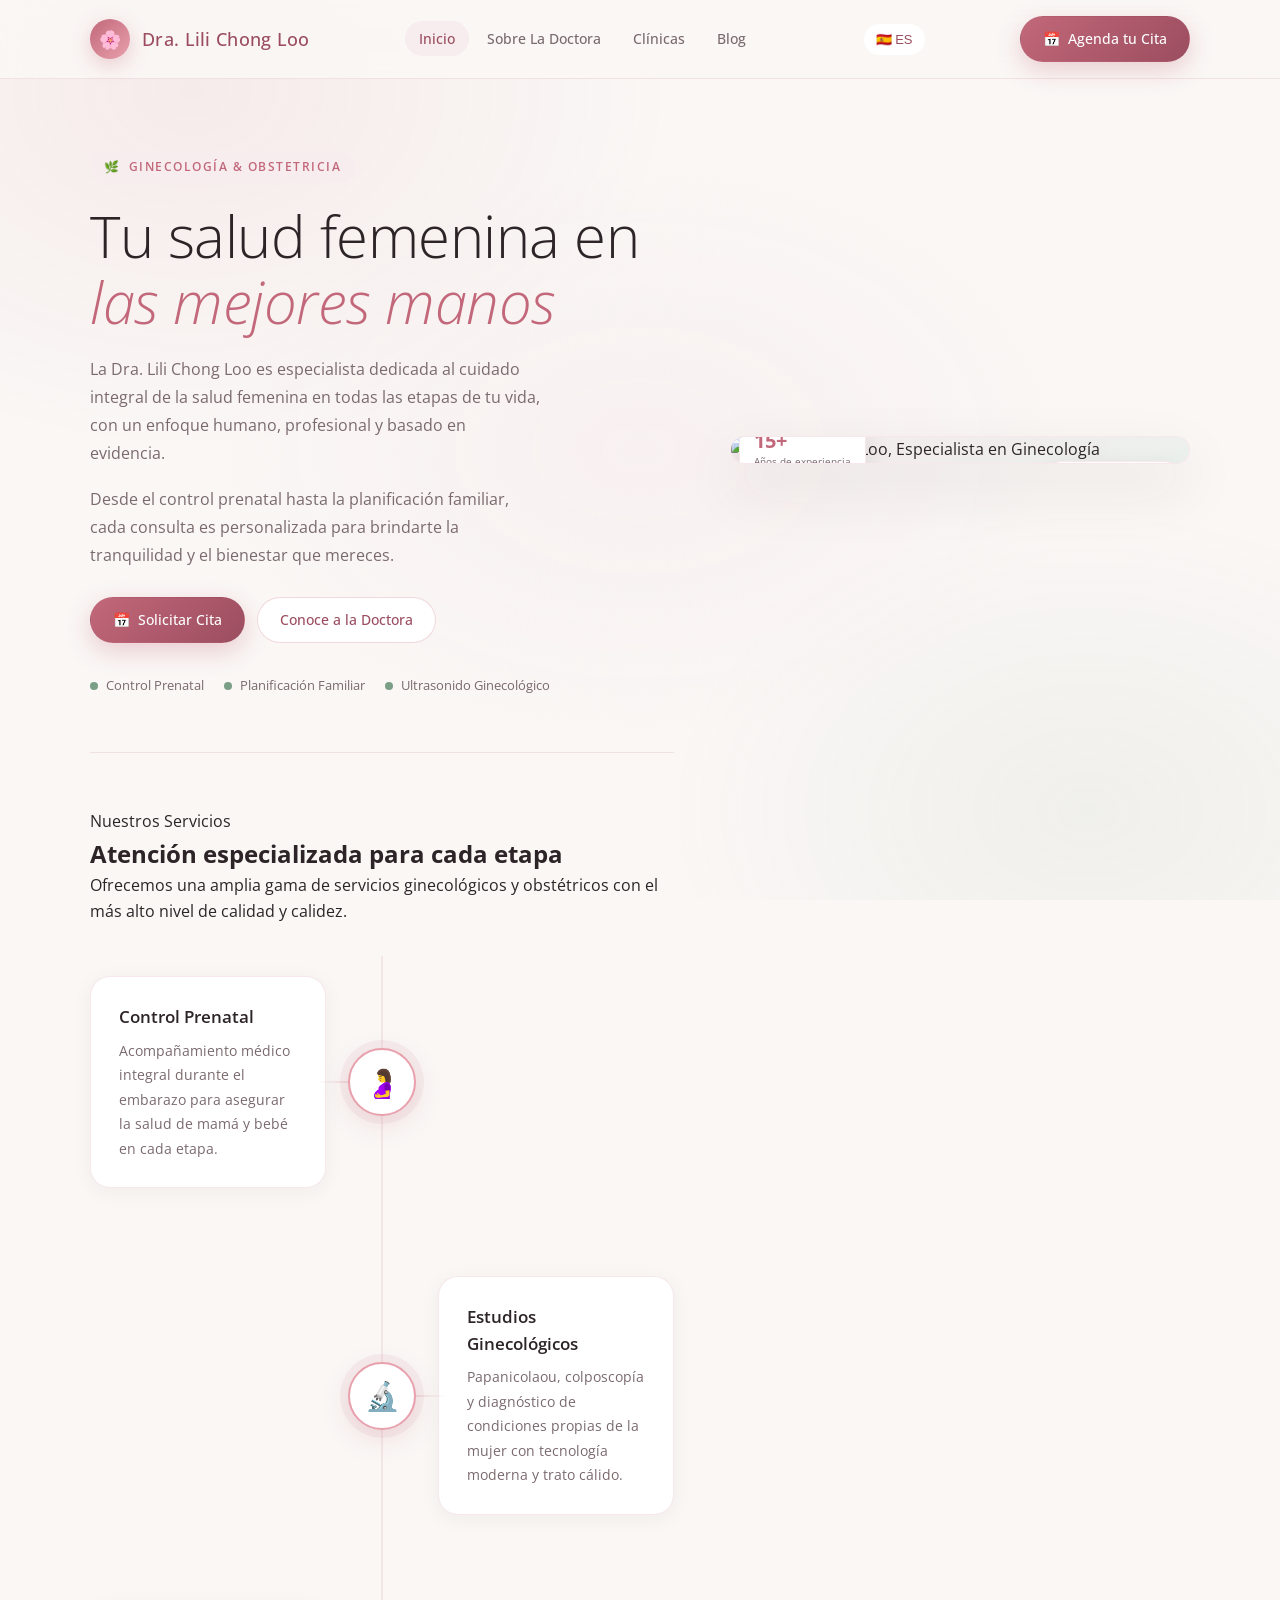
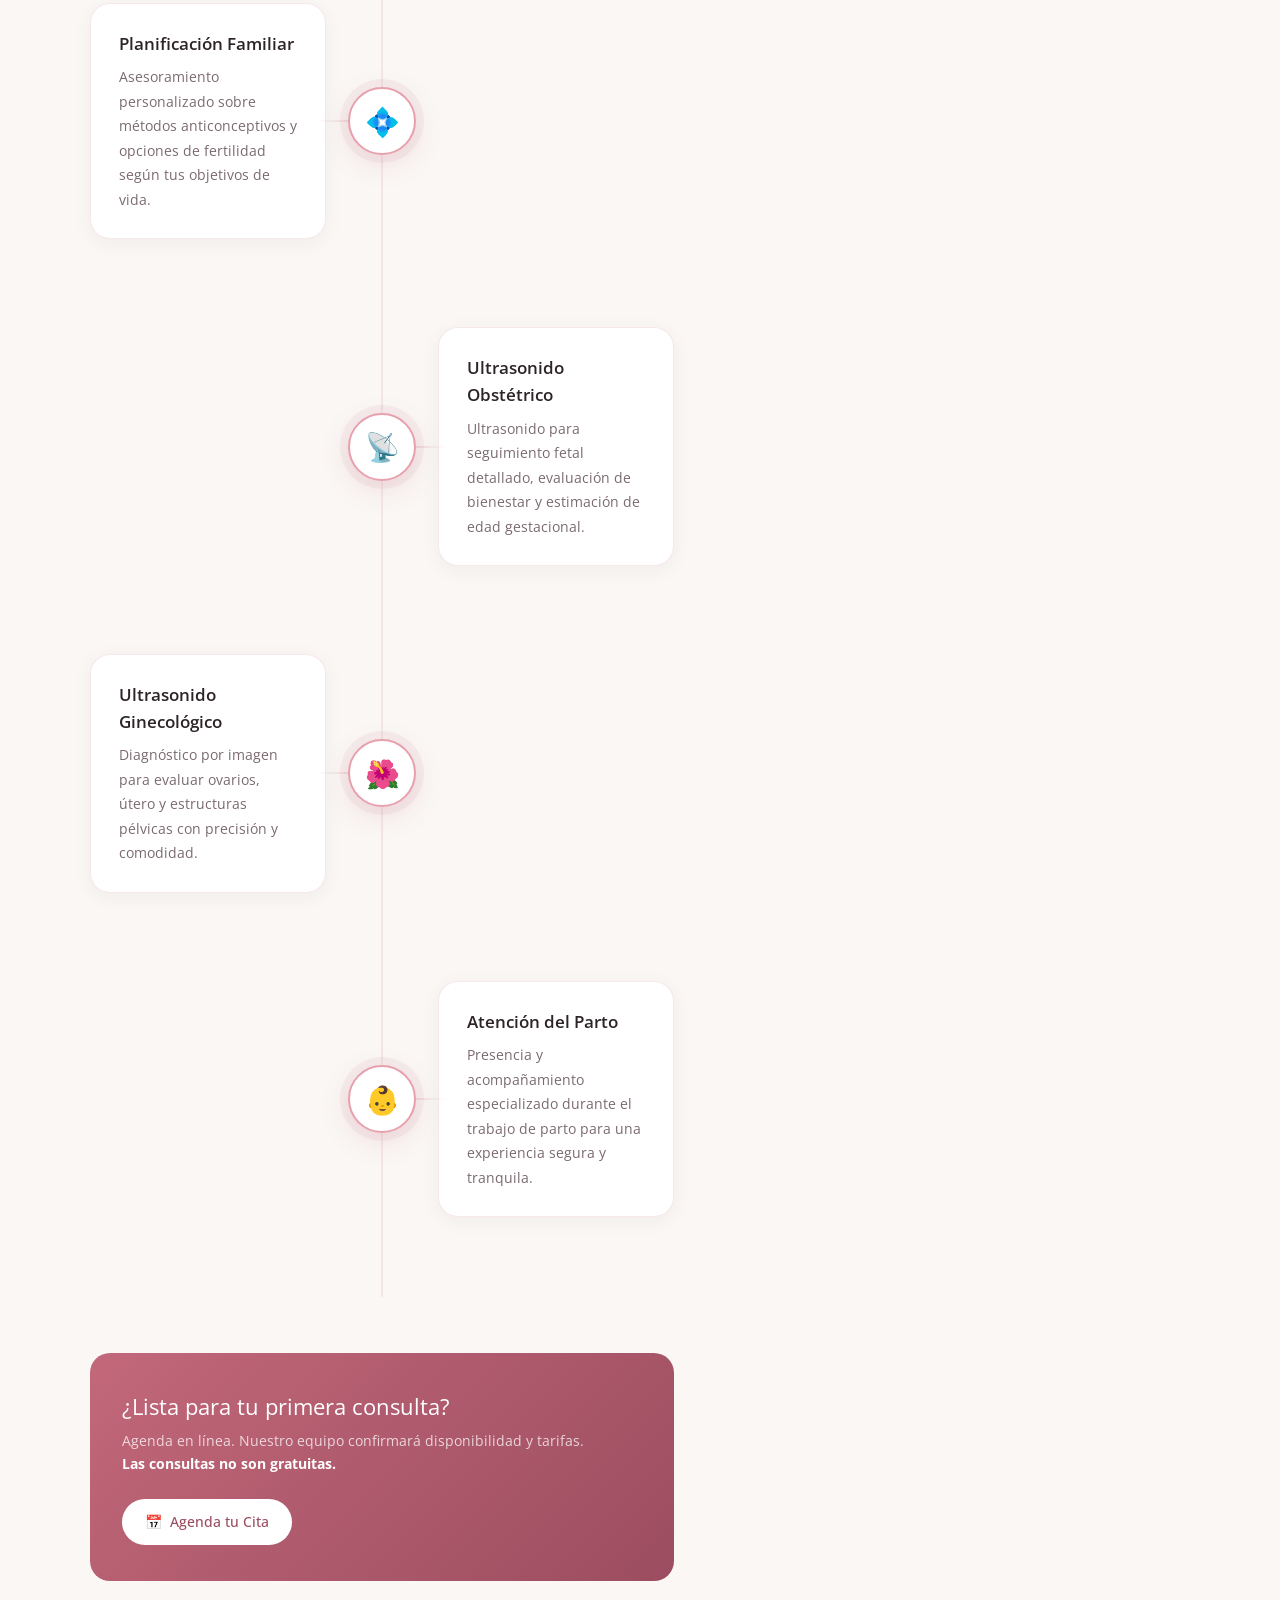
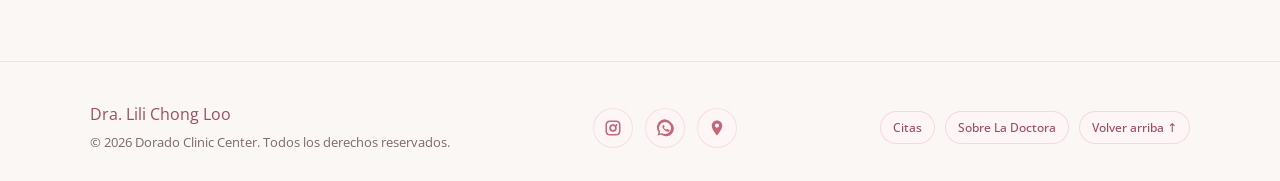
==== commit 3cb7fa1c: "fixed the emoji alignment and the language bug" ====
--- a/index.html
+++ b/index.html
@@ -362,7 +362,8 @@
         padding: 40px 0 48px;
         gap: 32px;
       }
-      .sticky-col { position: static; }
+      .sticky-col { position: static; order: -1; }
+      .scroll-col  { order: 0; }
 
       /* Timeline: collapse to single-side left-aligned */
       .services-timeline::before { left: 28px; transform: none; }
@@ -370,6 +371,7 @@
 
       .timeline-item {
         grid-template-columns: 56px 1fr;
+        align-items: center;
         margin-bottom: 28px;
         gap: 0 14px;
       }
@@ -380,6 +382,9 @@
         width: 48px;
         height: 48px;
         font-size: 20px;
+        justify-self: center;
+        align-self: center;
+        margin-top: 0;
       }
 
       .timeline-item.tl-left  .timeline-card,
@@ -420,6 +425,7 @@
 
       .timeline-item {
         grid-template-columns: 44px 1fr;
+        align-items: center;
         gap: 0 12px;
         margin-bottom: 20px;
       }
@@ -430,6 +436,9 @@
         height: 40px;
         font-size: 16px;
         box-shadow: 0 0 0 5px rgba(194,104,122,.08);
+        justify-self: center;
+        align-self: center;
+        margin-top: 0;
       }
 
       .timeline-card {
@@ -438,6 +447,17 @@
 
       .timeline-card h3 { font-size: 15px; }
       .timeline-card p  { font-size: 13px; }
+
+      /* Disable scroll-in animation on mobile — show cards immediately */
+      .timeline-item .timeline-card {
+        opacity: 1 !important;
+        transform: none !important;
+        transition: box-shadow .35s, border-color .3s !important;
+      }
+      .timeline-item .timeline-dot {
+        transform: scale(1) rotate(0deg) !important;
+        transition: none !important;
+      }
 
       /* Hide floating stat pills — they overlap on small screens */
       .stat-pill { display: none; }
@@ -453,6 +473,7 @@
 
       /* Doctor card */
       .doctor-card { border-radius: 12px; }
+      .doctor-card-photo img { max-height: none; height: auto; object-fit: contain; object-position: center; width: 100%; }
     }
   </style>
 </head>
--- a/styles.css
+++ b/styles.css
@@ -1567,6 +1567,8 @@
   .checkLabel input[type="checkbox"] { width: 16px; height: 16px; }
   
   .bioGrid { gap: 16px; }
+  .bioPhoto,
+  .bioPhotoFallback { display: none !important; }
   .bioPhoto { height: 300px; }
   .bioPhotoCard { border-radius: var(--radius-sm); }
   .bioSideContent { padding: 12px; }
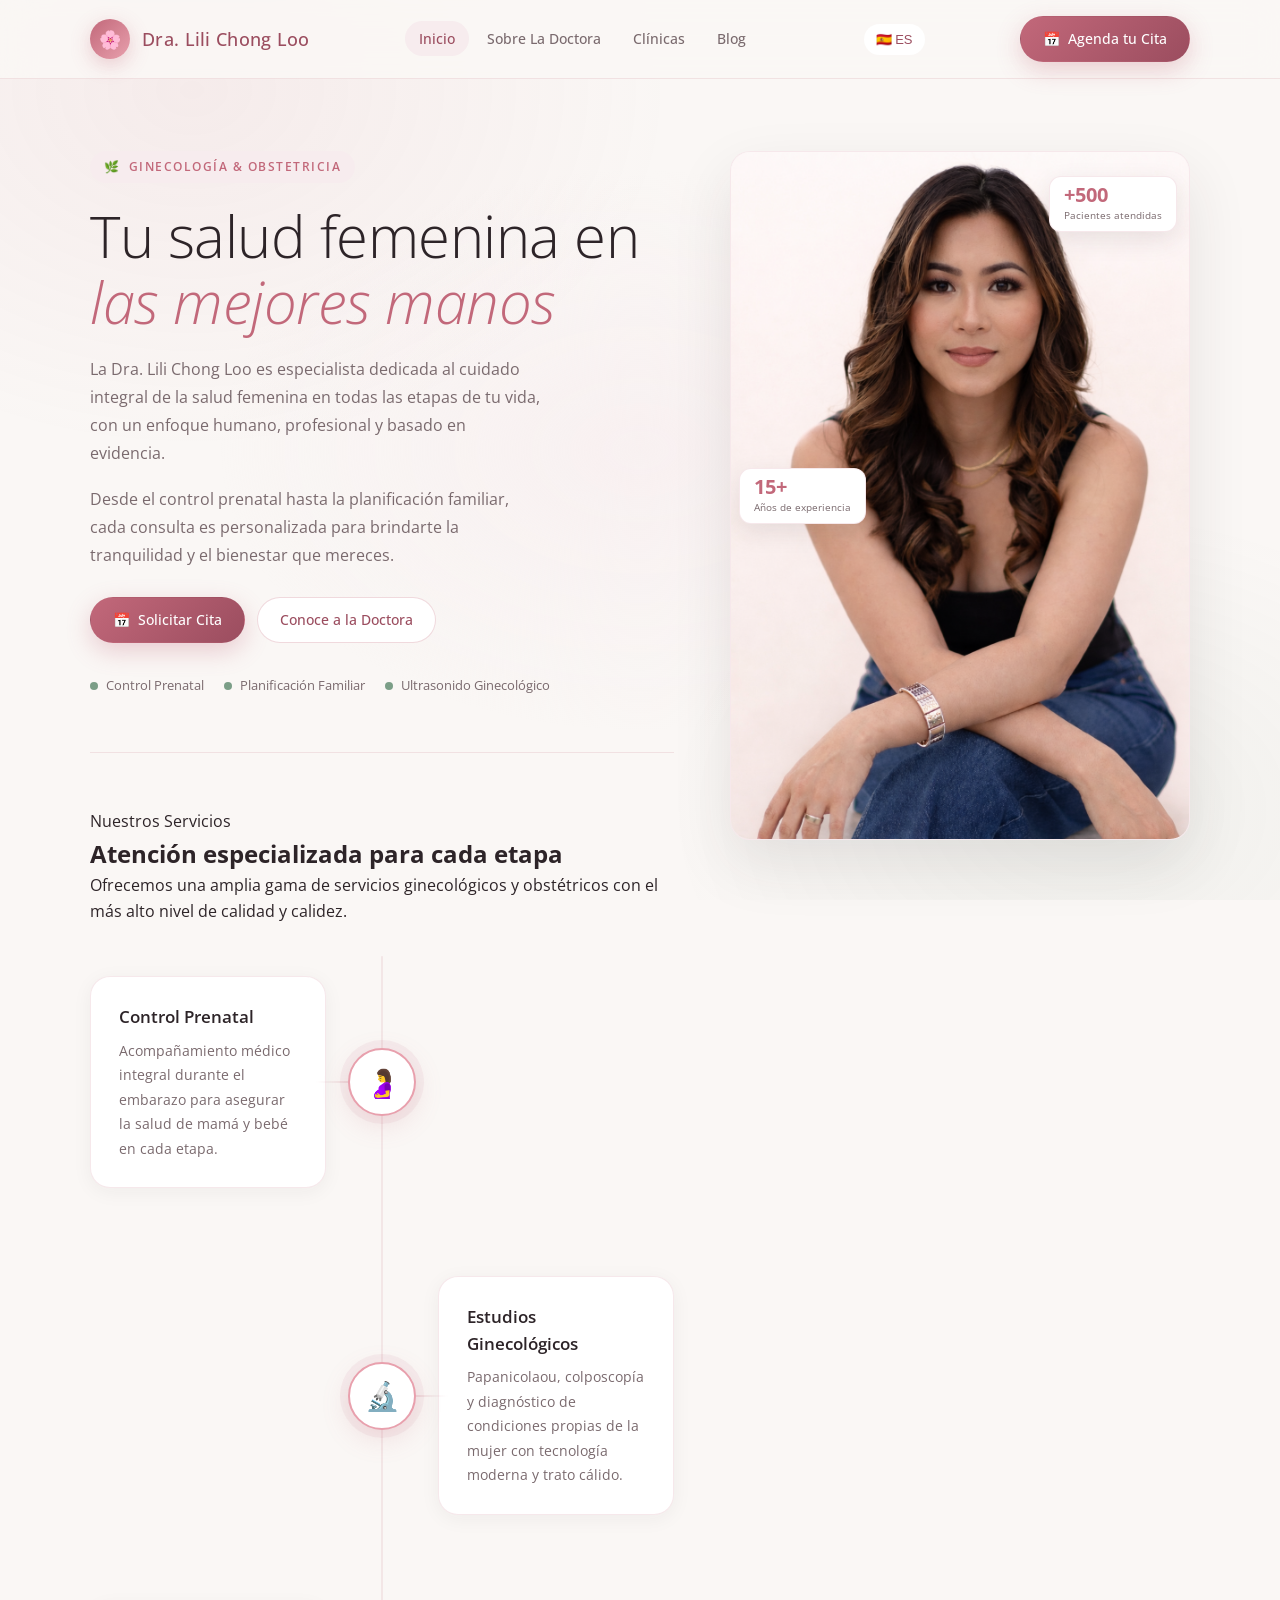
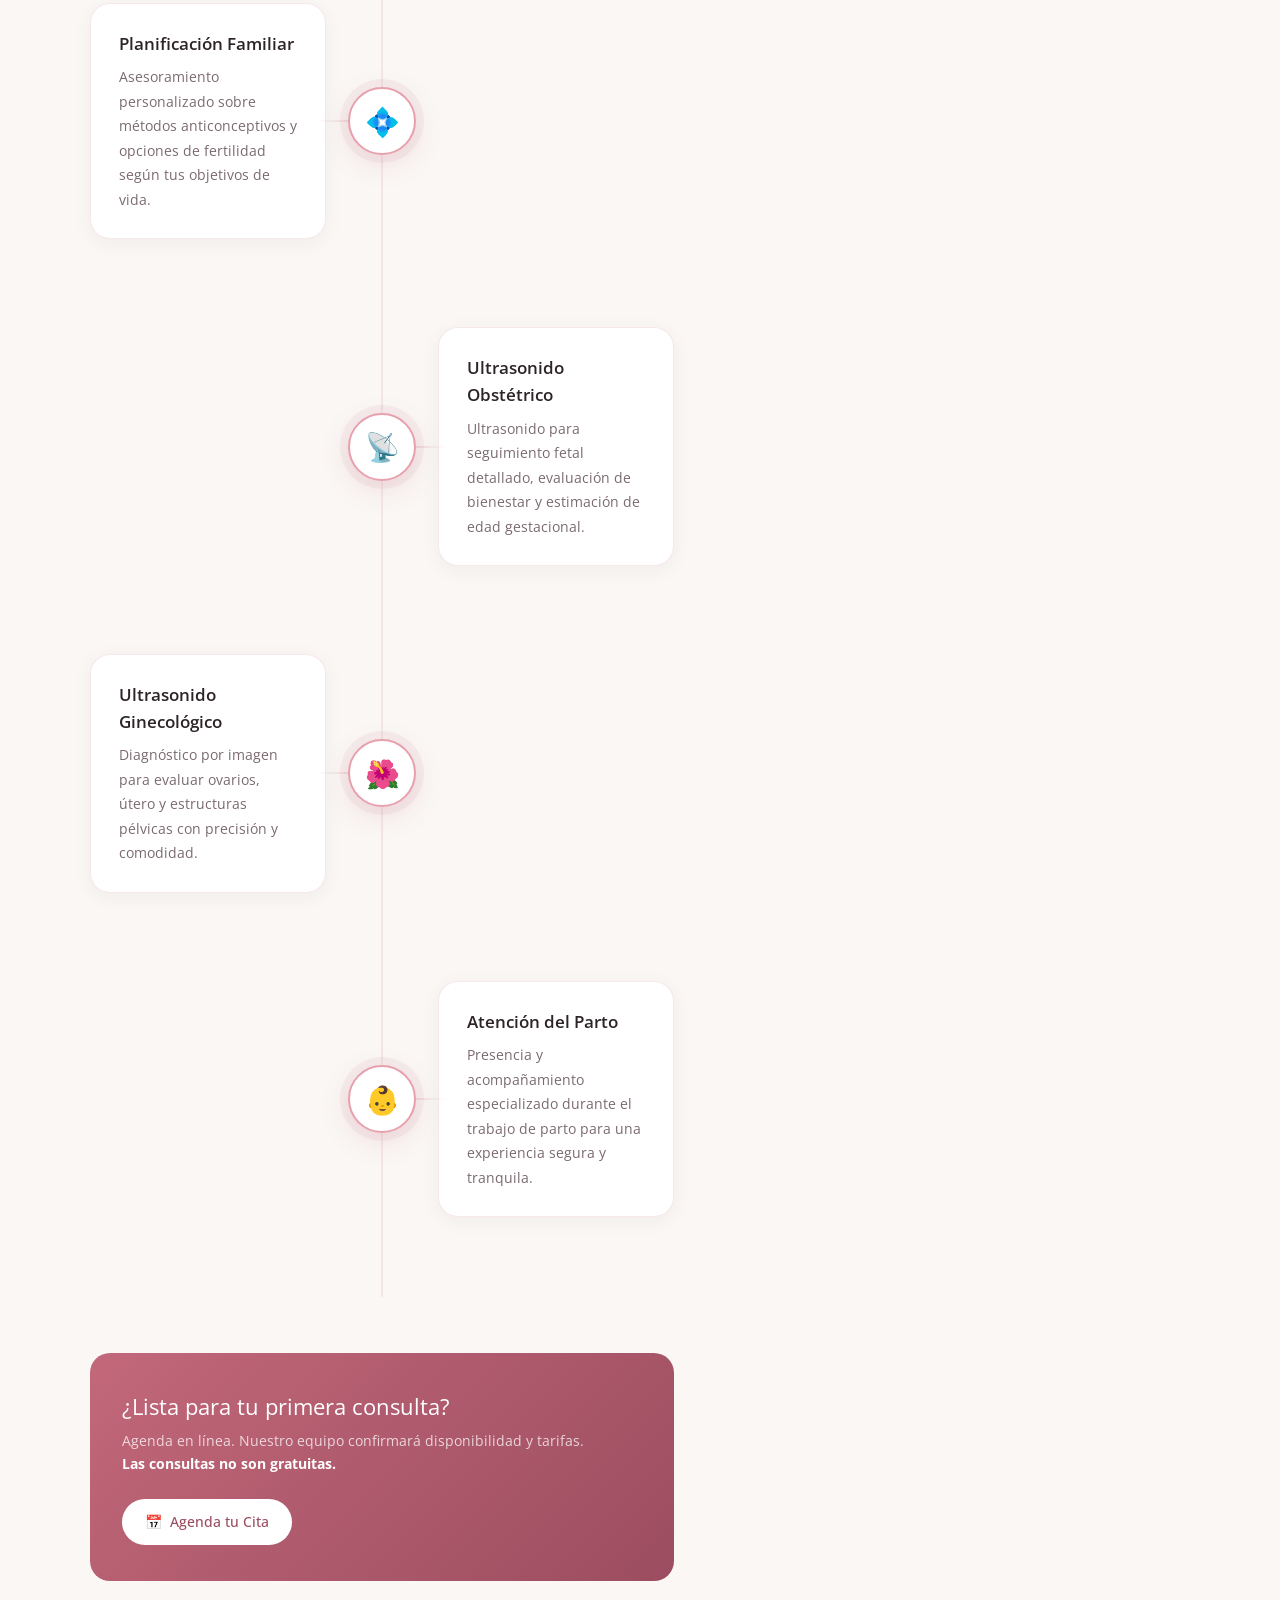
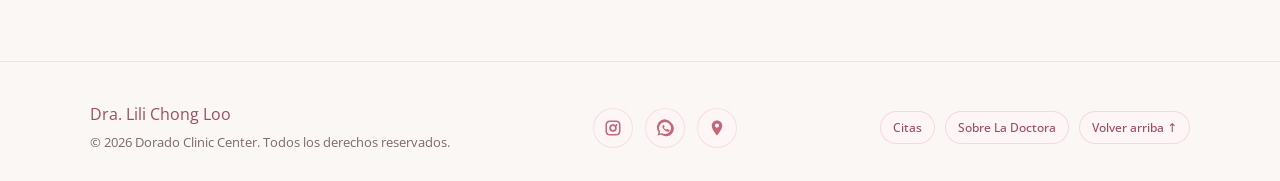
==== commit 1e896ef9: "delete the emojis in the mobile version" ====
--- a/index.html
+++ b/index.html
@@ -420,11 +420,11 @@
 
 
       /* Smaller timeline on tiny phones */
-      .services-timeline::before { left: 22px; }
-      #timelineProgress { left: 22px; }
+      .services-timeline::before,
+      #timelineProgress { display: none; }
 
       .timeline-item {
-        grid-template-columns: 44px 1fr;
+        grid-template-columns: 1fr;
         align-items: center;
         gap: 0 12px;
         margin-bottom: 20px;
@@ -432,14 +432,11 @@
 
       .timeline-item.tl-left  .timeline-dot,
       .timeline-item.tl-right .timeline-dot {
-        width: 40px;
-        height: 40px;
-        font-size: 16px;
-        box-shadow: 0 0 0 5px rgba(194,104,122,.08);
-        justify-self: center;
-        align-self: center;
-        margin-top: 0;
-      }
+        display: none;
+      }
+
+      .timeline-item.tl-left  .timeline-card,
+      .timeline-item.tl-right .timeline-card { grid-column: 1; }
 
       .timeline-card {
         padding: 16px 16px;
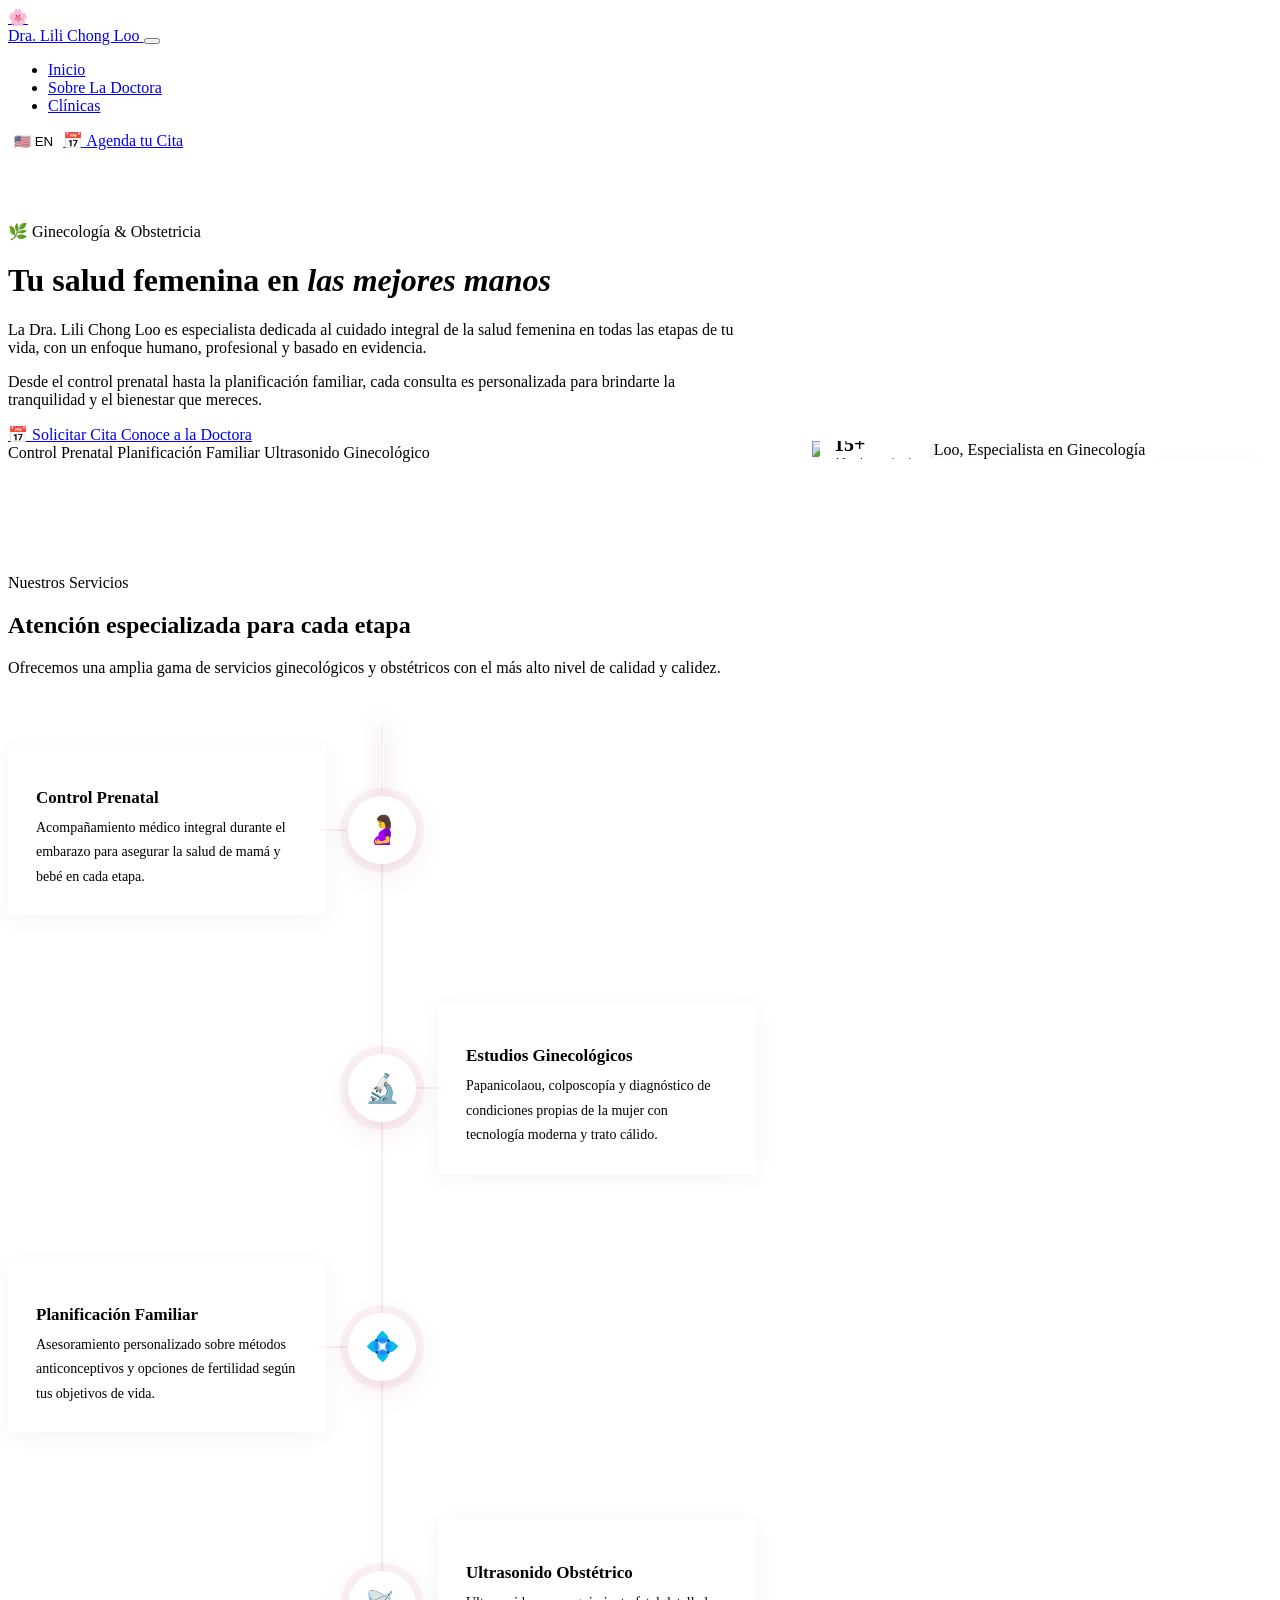
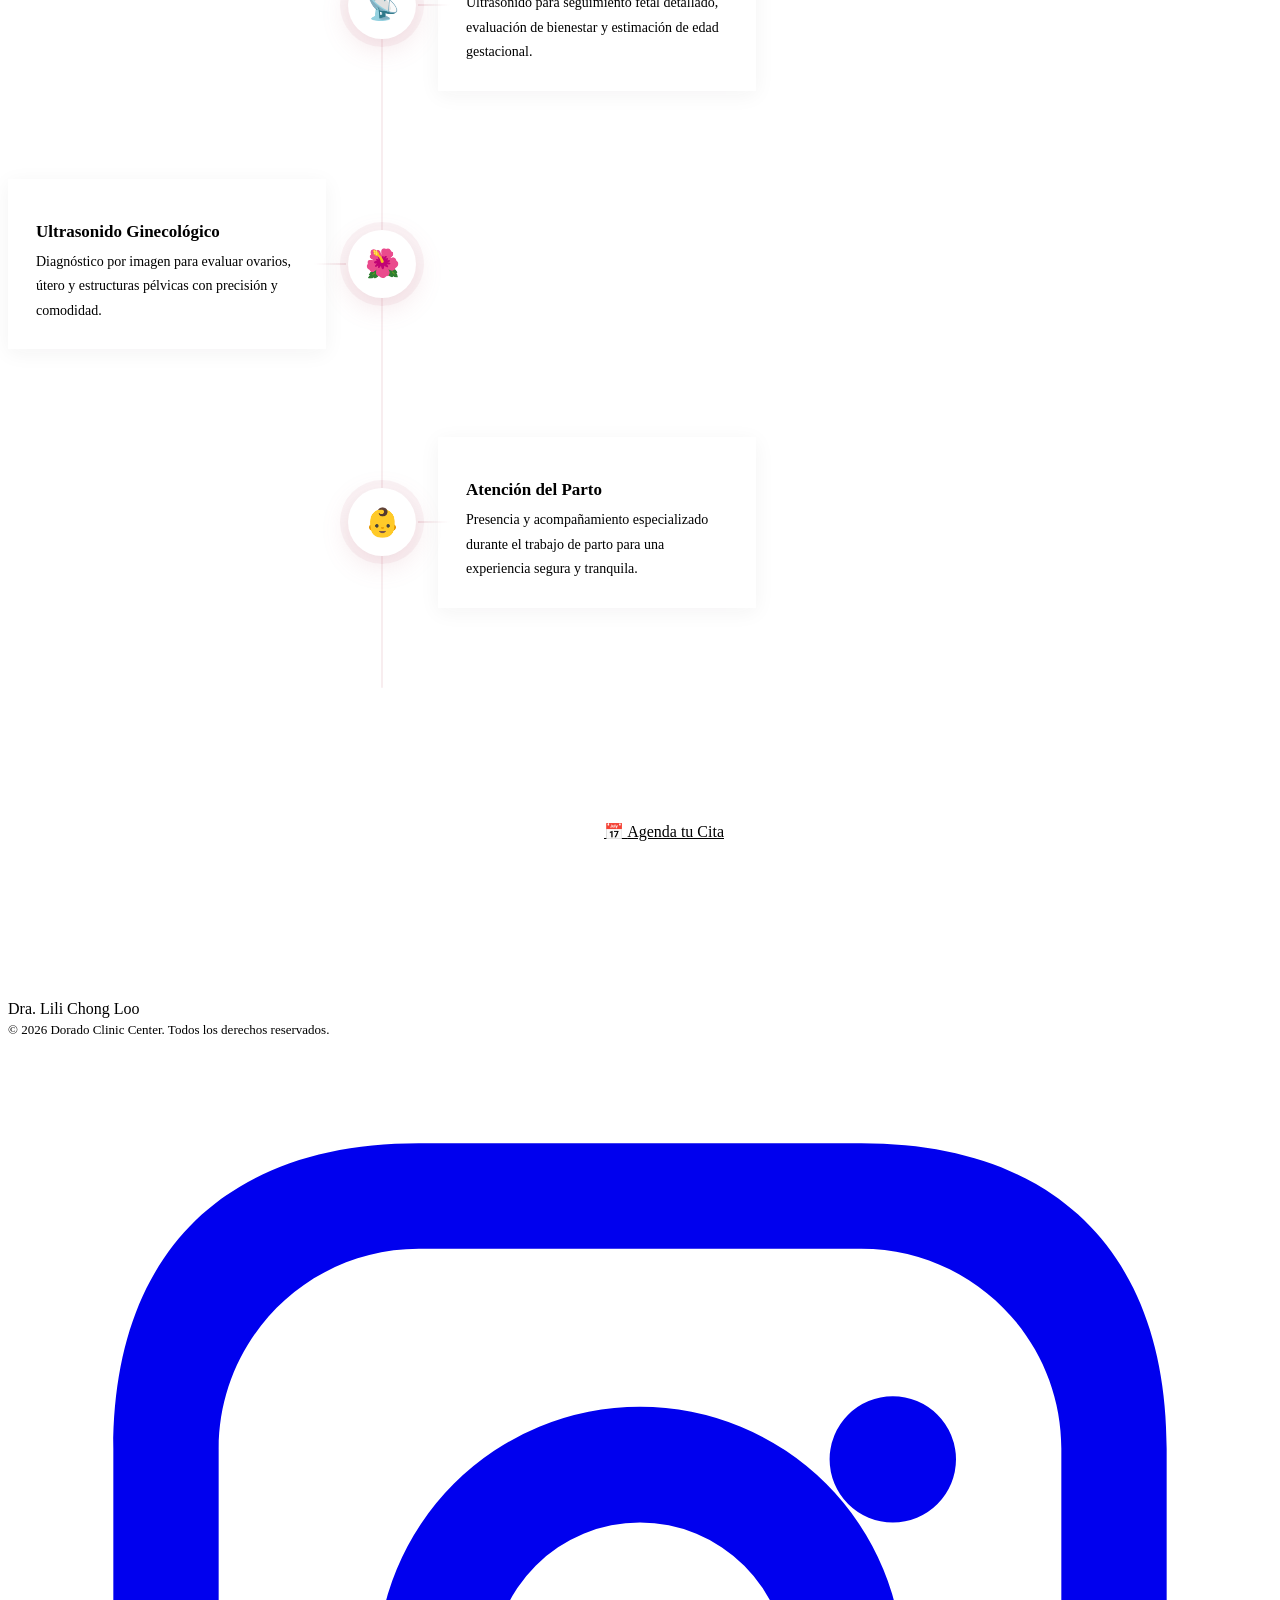
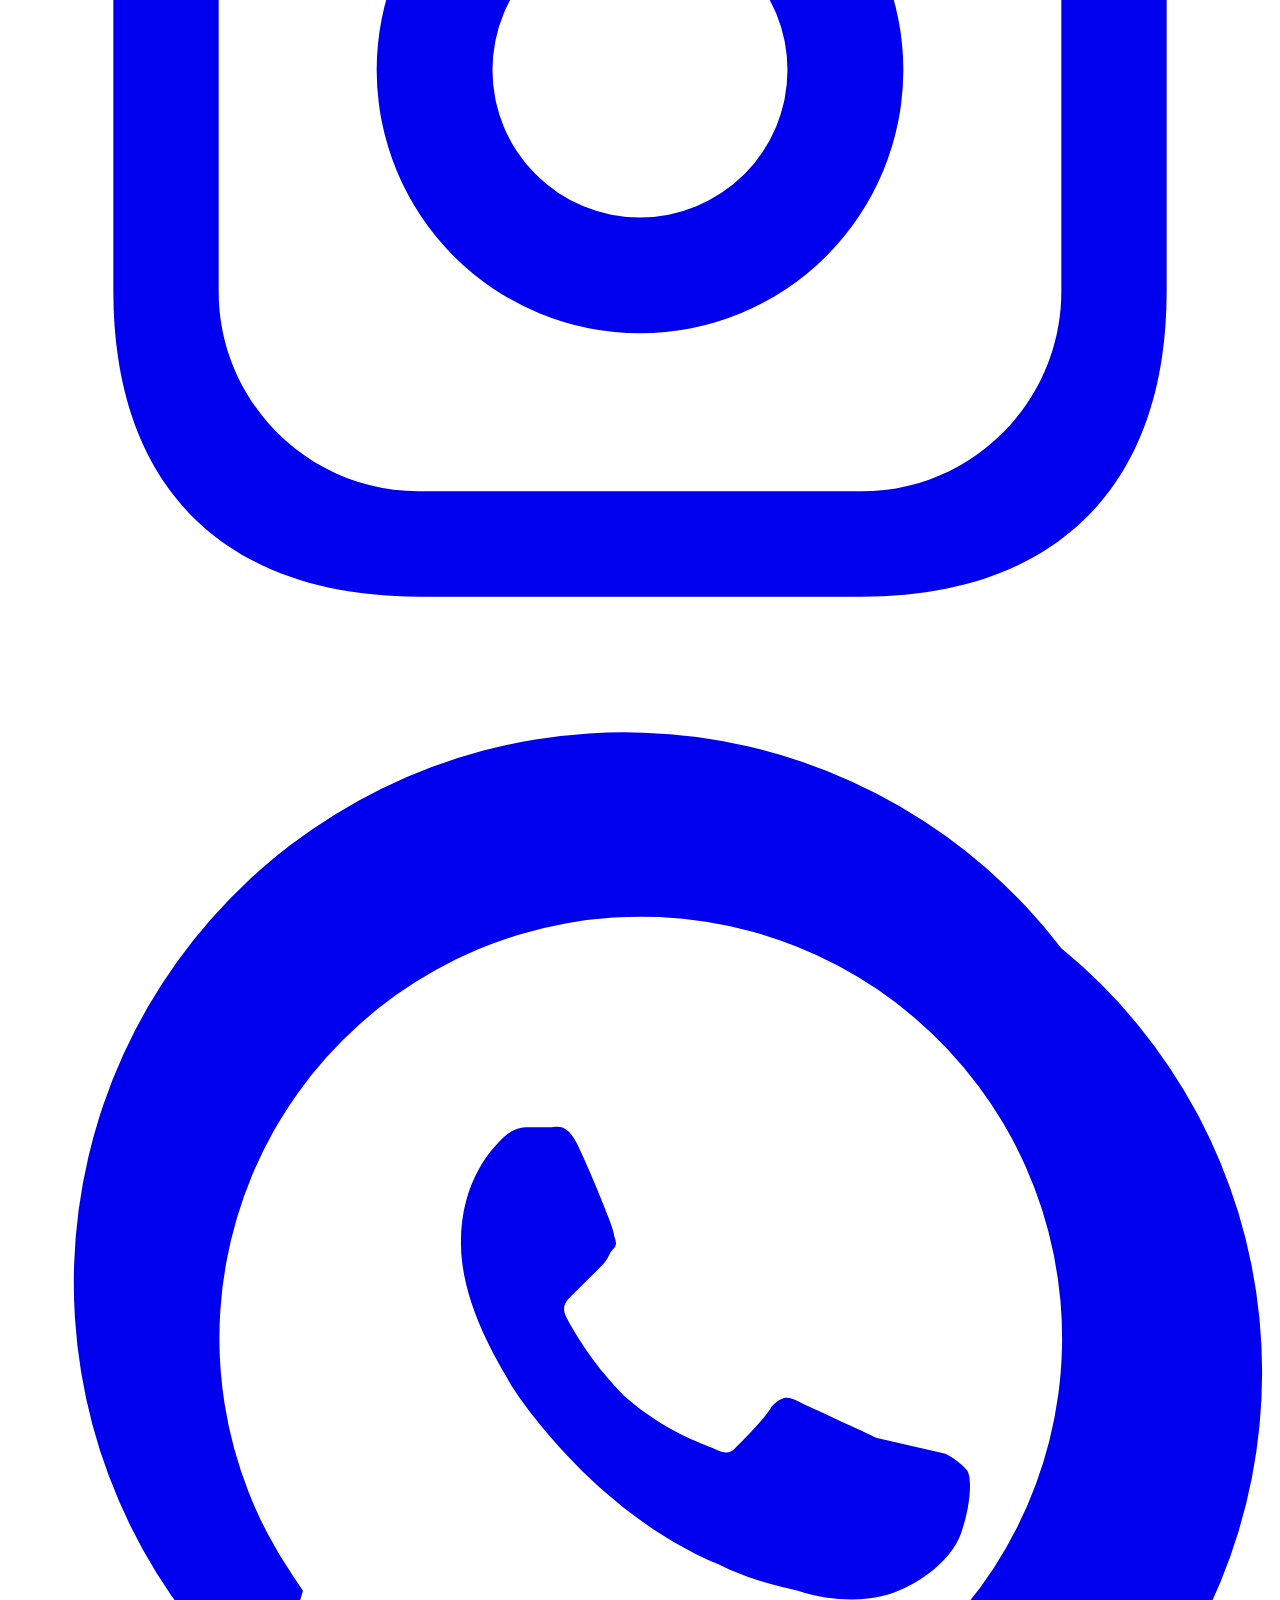
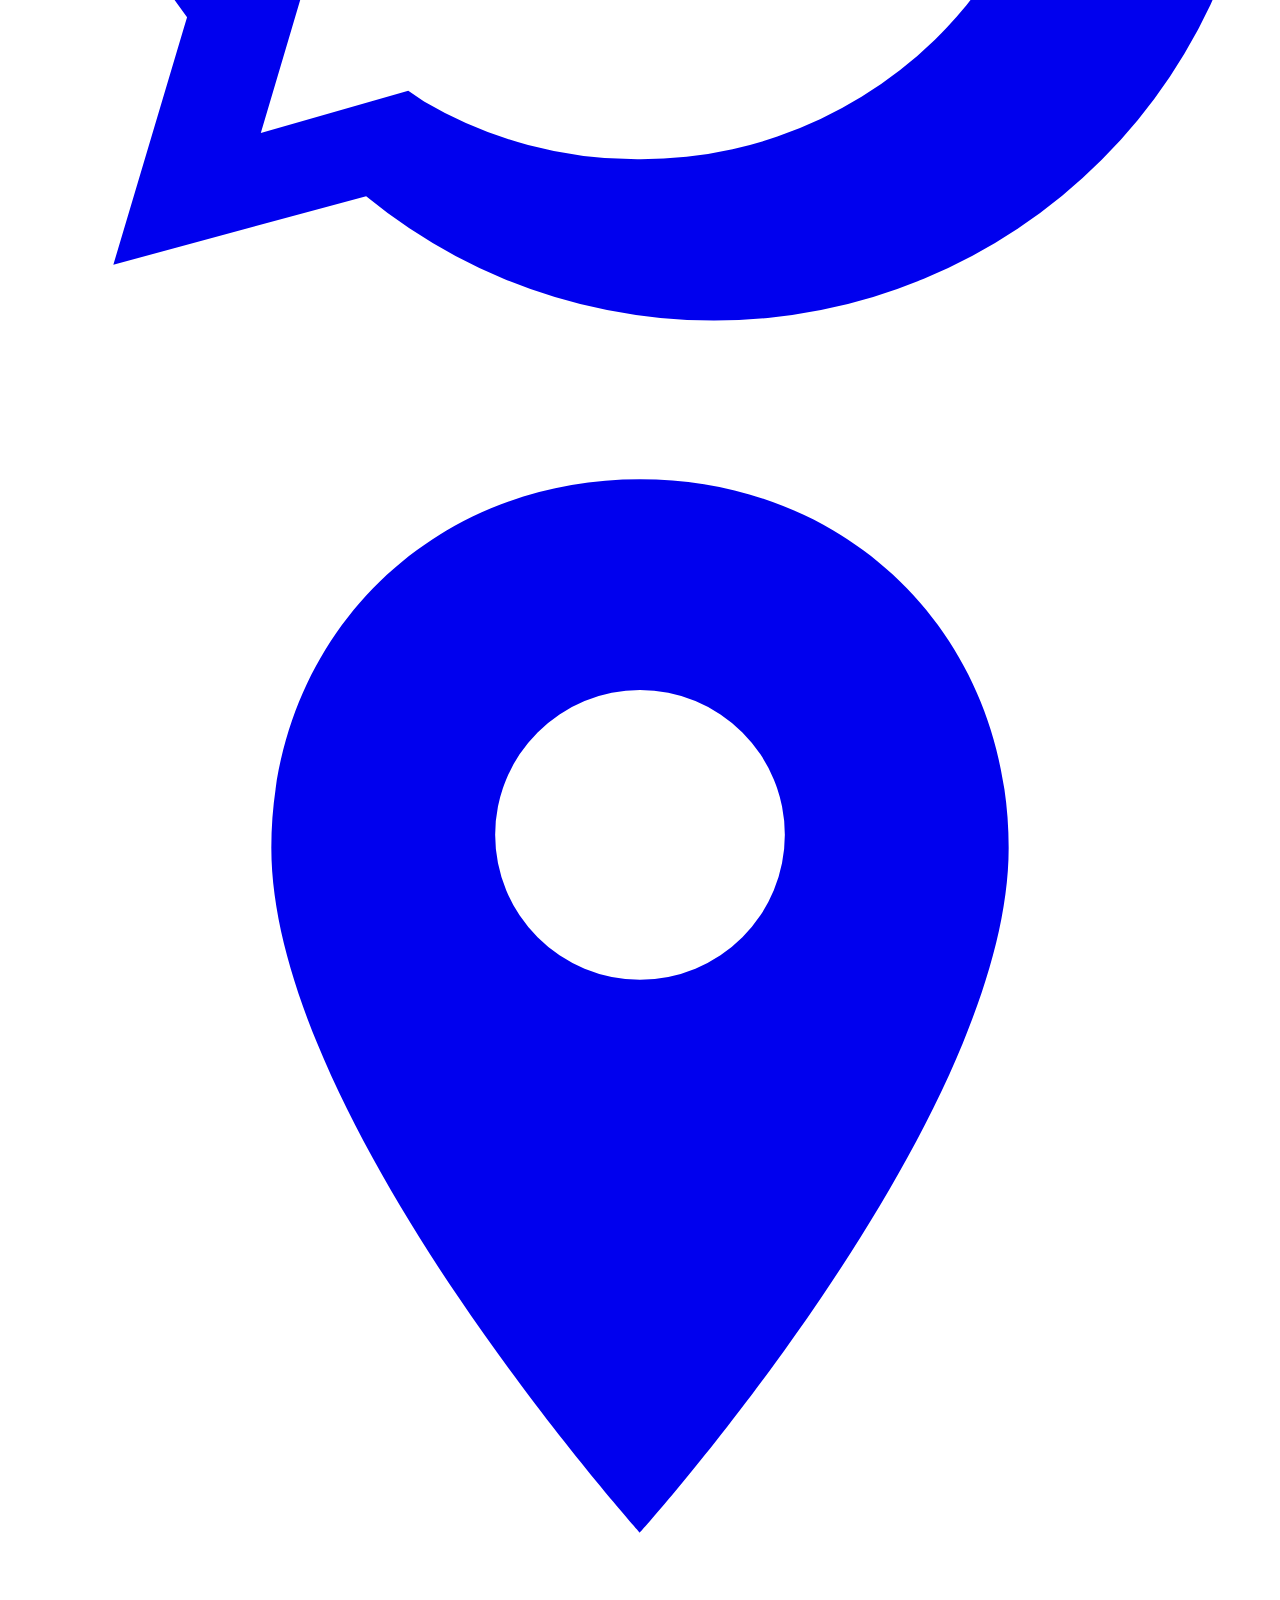
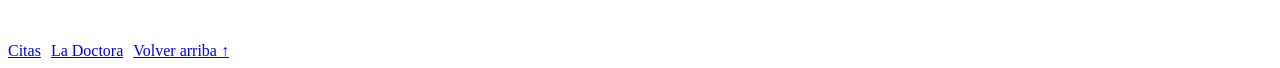
==== commit c11e2526: "took off blog.html" ====
--- a/index.html
+++ b/index.html
@@ -491,7 +491,7 @@
           <li><a href="index.html" aria-current="page" data-i18n="nav-inicio">Inicio</a></li>
           <li><a href="sobreLaDoctora.html" data-i18n="nav-doctora">Sobre La Doctora</a></li>
           <li><a href="clinicas.html" data-i18n="nav-clinicas">Clínicas</a></li>
-          <li><a href="blog.html" data-i18n="nav-blog">Blog</a></li>
+          <!-- <li><a href="blog.html" data-i18n="nav-blog">Blog</a></li> -->
         </ul>
       </nav>
       <button id="langToggle" onclick="cycleLanguage()" style="border:none;background:white;cursor:pointer;">🇺🇸 EN</button>
